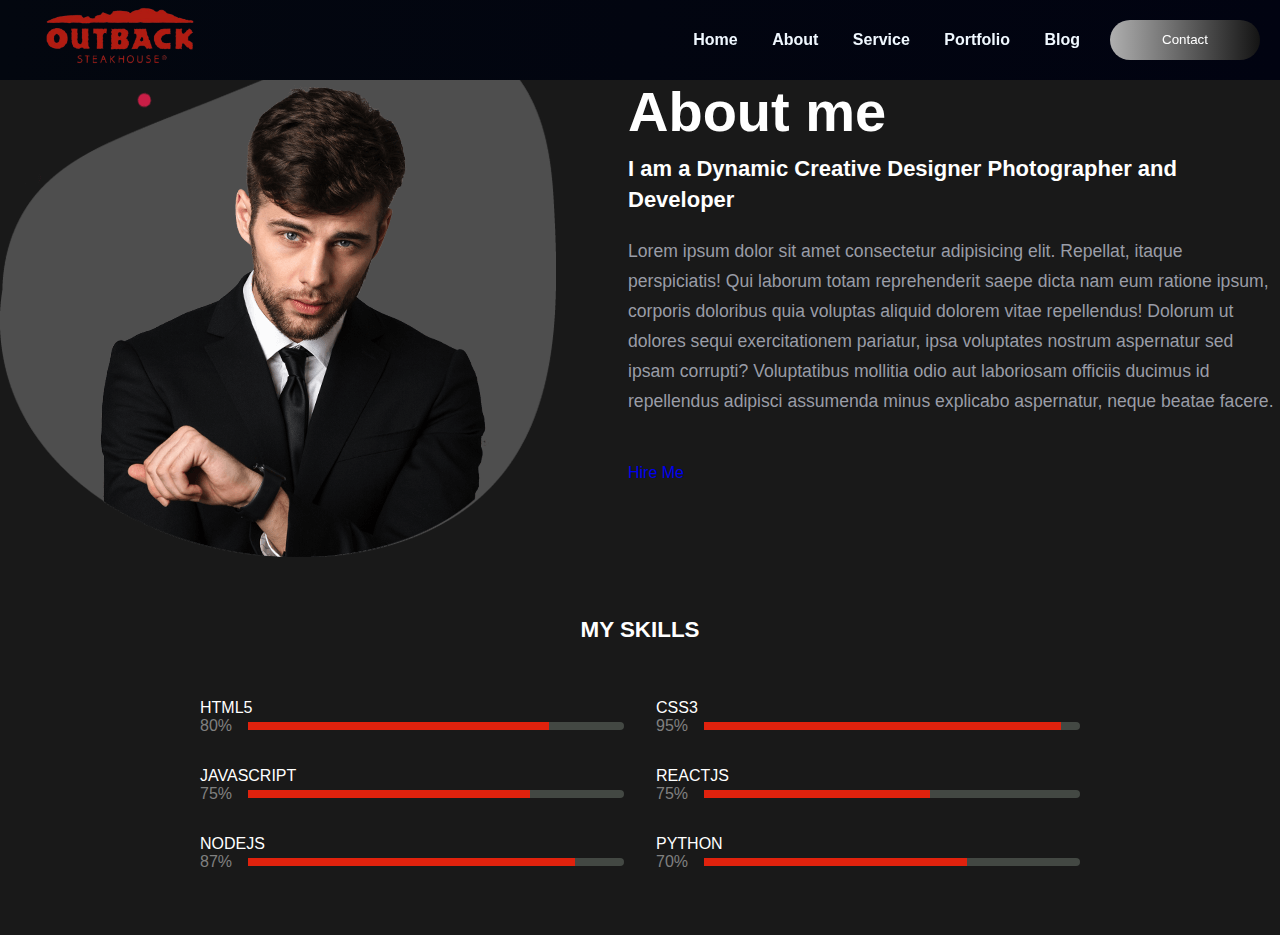
==== About.html @ 2aaba382 "done" ====
<!DOCTYPE html>
<html lang="en">
<head>
    <meta charset="UTF-8">
    <meta name="viewport" content="width=device-width, initial-scale=1.0">
    <title>About Me</title>
    <link rel="stylesheet" href="./style.css">
</head>
<body>

    <nav>
        <div class="nav-content">
            <div class="nav-content-1">
                <h1> <a href="" class="logo"><img src="./Images/logo.png" alt="logo image"></a></h1>
            </div>
        
            <div class="nav-content-2">
                <ul>
                    <li>
                        <a href="index.html">Home</a>
                    </li>
                    <li>
                        <a href="About.html">About</a>
                    </li>
                    <li>
                        <a href="Service.html">Service</a>
                    </li>
                    <li>
                        <a href="">Portfolio</a>
                    </li>
                    <li>
                        <a href="">Blog</a>
                    </li>
                </ul>
                <button>Contact</button>
            </div>
        </div>
    </nav>


    <section class="about" id="about">
        <div class="about-img">
            <img src="./Images/about.png" alt="">
        </div>

        <div class="about-text">
            <h2>About me</h2>
            <h5>I am a Dynamic Creative Designer Photographer and Developer</h5>

            <p>Lorem ipsum dolor sit amet consectetur adipisicing elit. Repellat, itaque perspiciatis! Qui laborum totam
                reprehenderit saepe dicta nam eum ratione ipsum, corporis doloribus quia voluptas aliquid dolorem vitae
                repellendus! Dolorum ut dolores sequi exercitationem pariatur, ipsa voluptates nostrum aspernatur sed
                ipsam corrupti? Voluptatibus mollitia odio aut laboriosam officiis ducimus id repellendus adipisci
                assumenda minus explicabo aspernatur, neque beatae facere.

            </p>
            <a href="#" class="butn">Hire Me</a>
        </div>
    </section>

    <!-- about-(my skills) -->
    <div class="about-stats">
        <h4 class="stat-title">My Skills</h4>
        <div class="progress-bars">
            <div class="progress-bar">
                <p class="prog-title">html5</p>
                <div class="progress-con">
                    <p class="prog-text">80%</p>
                    <div class="progress">
                        <span class="html"></span>
                    </div>
                </div>
            </div>
            <div class="progress-bar">
                <p class="prog-title">css3</p>
                <div class="progress-con">
                    <p class="prog-text">95%</p>
                    <div class="progress">
                        <span class="css"></span>
                    </div>
                </div>
            </div>
            <div class="progress-bar">
                <p class="prog-title">javascript</p>
                <div class="progress-con">
                    <p class="prog-text">75%</p>
                    <div class="progress">
                        <span class="js"></span>
                    </div>
                </div>
            </div>
            <div class="progress-bar">
                <p class="prog-title">ReactJS</p>
                <div class="progress-con">
                    <p class="prog-text">75%</p>
                    <div class="progress">
                        <span class="react"></span>
                    </div>
                </div>
            </div>
            <div class="progress-bar">
                <p class="prog-title">NodeJS</p>
                <div class="progress-con">
                    <p class="prog-text">87%</p>
                    <div class="progress">
                        <span class="node"></span>
                    </div>
                </div>
            </div>
            <div class="progress-bar">
                <p class="prog-title">Python</p>
                <div class="progress-con">
                    <p class="prog-text">70%</p>
                    <div class="progress">
                        <span class="python"></span>
                    </div>
                </div>
            </div>
        </div>
    </div>
    
</body>
</html>
---- style.css ----
*{
    margin: 0;
    padding: 0;
    box-sizing: border-box;
    font-family: sans-serif;
    outline: none;
    border: none;
    scroll-behavior: smooth;
    text-decoration: none;
    list-style: none;
}

body{
    color: #fff;
    background-color: #191919 ;
    font-family: "Poppins", sans-serif;
}

nav{
    position: fixed;
    top: 0;
    width: 100%;
    height: 80px;
    background-image: linear-gradient(to right, rgb(3, 7, 15),rgb(1, 3, 17));
    z-index: 1000;/*it stays above other content */
    border-bottom: 1px solid transparent;
    /* z-index: 1000; */
}


.nav-content{
    width: calc(100% - 40px);
    height: 100%;
    margin: auto;
    display: flex;
}

.nav-content-1{
    width: 200px;
    height: 100%;
    display: flex;
    align-items: center;
}

.nav-content-2{
    width: calc(100% - 200px);
    height: 100%;
    display: flex;
    justify-content: right;
    align-items: center;

}

.nav-content-2 ul li{
    display: inline-block;
    margin: 0 15px;

}
.nav-content-2 ul li a{
    font-family: sans-serif;
    font-size: 16px;
    font-weight: 700;
    color: aliceblue;
    text-decoration: none;
    transition: all ease .40s;

}
.nav-content-2 ul li a:hover{
    color: #e9204f;
}

.nav-content-2 button{
    width: 150px;
    height: 40px;
    background-image: linear-gradient(to left,rgba(0, 0, 0, 0.916),rgba(128, 128, 128, 0.577));
    border-radius: 30px;
    margin-left: 15px;
    border: none;
    color: white;
    cursor: pointer;
}

.logo img{
    width: 100%;
    height: auto;
}

.header-content{
  min-height: 100vh;
  color: var(--color-white);
  overflow: hidden;
  padding: 0 !important;
  display: grid;
  grid-template-columns: repeat(2, 1fr);
  border-top: 40px;
}

.header-content .left-header {
    display: flex;
    align-items: center;
    position: relative;
  }
  .header-content .left-header .h-shape {
    transition: all 0.4s ease-in-out;
    width: 65%;
    height: 100%;
    /* background-color: var(--color-secondary); */
    position: absolute;
    left: 0;
    top: 0;
    z-index: -1;
    /* clip-path: polygon(0 0, 46% 0, 79% 100%, 0% 100%); */
  }
  .header-content .left-header .image {
    border-radius: 30px;
    height: 90%;
    width: 68%;
    margin-left: 4rem;
    background-color: var(--color-black);
    transition: all 0.4s ease-in-out;
  }
  .header-content .left-header .image img {
    width: 100%;
    height: 100%;
    object-fit: cover;
    transition: all 0.4s ease-in-out; 
    filter: grayscale(50%);
    /* border-top: 140px; */
  }
  .header-content .left-header .image img:hover {
    filter: grayscale(0);
  }
  .header-content .right-header {
    display: flex;
    flex-direction: column;
    justify-content: center;
    padding-right: 18rem;
  }
  .header-content .right-header .name {
    font-size: 3rem;
  }
  .header-content .right-header .name span {
    color: rgb(191, 42, 19);
  }
  .header-content .right-header p {
    margin: 1.5rem 0;
    line-height: 2rem;
  }
  .btn-con {
    display: flex;
    align-self: flex-start;
  }
  
  .main-btn {
    border-radius: 30px;
    color: inherit;
    font-weight: 600;
    position: relative;
    border: 1px solid rgba(229, 229, 214, 0.105);
    display: flex;
    align-self: flex-start;
    align-items: center;
    overflow: hidden;
  }
  .main-btn .btn-text {
    padding: 0 2rem;
  }
  .main-btn .btn-icon {
    background-color: rgba(255, 255, 255, 0.03);
    display: flex;
    align-items: center;
    justify-content: center;
    border-radius: 50%;
    padding: 1rem;
  }
  .main-btn::before {
    content: "";
    position: absolute;
    top: 0;
    right: 0;
    transform: translateX(100%);
    transition: all 0.4s ease-out;
    z-index: -1;
  }
  .main-btn:hover {
    transition: all 0.1s ease-out;
  }
  .main-btn:hover::before {
    width: 100%;
    height: 100%;
    background-color: rgb(235, 78, 51);
    transform: translateX(0);
    transition: all 0.4s ease-out;
  }

  .about{
    display: grid;
    grid-template-columns: repeat(auto-fit, minmax(300px, auto));
    align-items: center;
    gap: 4rem;
    
}
.about-img img{
    width: 100%;
    height: auto;
}

.about-text h2{
    font-family: 'Segoe UI', Tahoma, Geneva, Verdana, sans-serif;
    font-size: 3.5rem;
    font-weight: 800;
    margin-bottom: 10px;
}

.about-text h5{
    font-size: 22px;
    margin-bottom: 20px;
    line-height: 1.4;
}

.about-text p{
    color: #c6c9d8bf;
    font-size: 1.1rem;
    line-height: 30px;
    margin-bottom: 3rem;
}

/* skills */
.about-stats {
    padding-bottom: 4rem;
    margin-left: 200px;
    margin-right: 200px;
  }
  .about-stats .progress-bars {
    display: grid;
    grid-template-columns: repeat(2, 1fr);
    grid-gap: 2rem;
  }
  .about-stats .progress-bars .progress-bar {
    display: flex;
    flex-direction: column;
  }
  .about-stats .progress-bars .progress-bar .prog-title {
    text-transform: uppercase;
    font-weight: 500;
  }
  .about-stats .progress-bars .progress-bar .progress-con {
    display: flex;
    align-items: center;
  }
  .about-stats .progress-bars .progress-bar .progress-con .prog-text {
    color: gray;
  }
  .about-stats .progress-bars .progress-bar .progress-con .progress {
    width: 100%;
    height: 0.45rem;
    border-radius: 30px;
    background-color: rgba(191, 210, 191, 0.26);
    margin-left: 1rem;
    position: relative;
    
  }
  .about-stats .progress-bars .progress-bar .progress-con .progress span {
    position: absolute;
    top: 0;
    left: 0;
    height: 100%;
    background-color: rgb(224, 34, 13);
    transition: all 0.4s ease-in-out;
    width: 60%;
  }
  .about-stats .progress-bars .progress-bar .progress-con .progress .html {
    width: 80%;
  }
  .about-stats .progress-bars .progress-bar .progress-con .progress .css {
    width: 95%;
  }
  .about-stats .progress-bars .progress-bar .progress-con .progress .js {
    width: 75%;
  }
  .about-stats .progress-bars .progress-bar .progress-con .progress .react {
    width: 60%;
  }
  .about-stats .progress-bars .progress-bar .progress-con .progress .node {
    width: 87%;
  }
  .about-stats .progress-bars .progress-bar .progress-con .progress .python {
    width: 70%;
  }
  
  .stat-title {
    text-transform: uppercase;
    font-size: 1.4rem;
    text-align: center;
    padding: 3.5rem 0;
    position: relative;
  }
  .stat-title::before {
    content: "";
    position: absolute;
    left: 50%;
    top: 0;
    width: 40%;
    height: 1px;
    background-color: var(--color-grey-5);
    transform: translateX(-50%);
  }
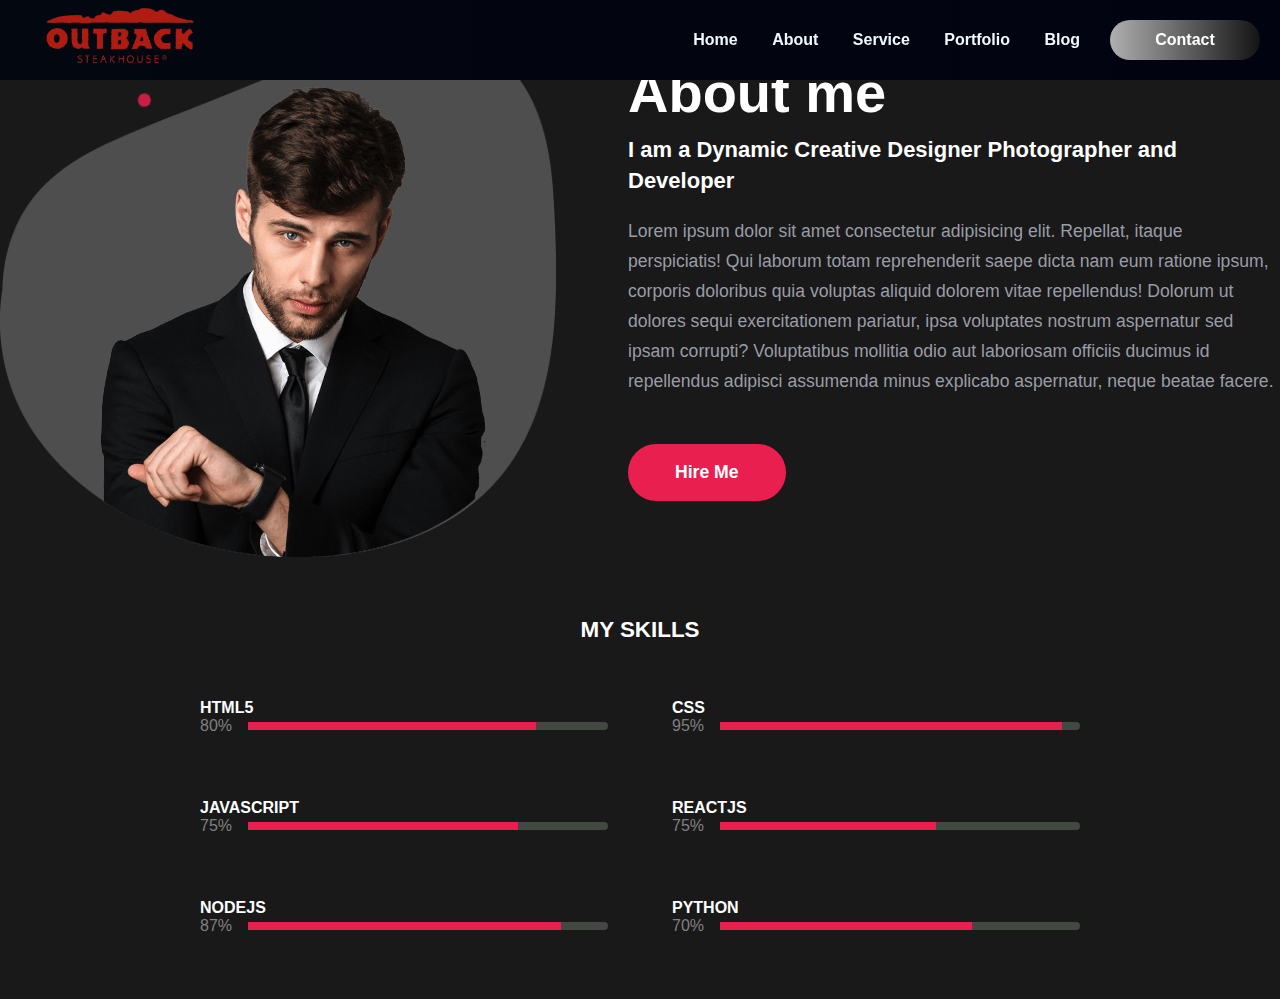
==== commit 57eed475: "space cleared" ====
--- a/About.html
+++ b/About.html
@@ -72,7 +72,7 @@
                 </div>
             </div>
             <div class="progress-bar">
-                <p class="prog-title">css3</p>
+                <p class="prog-title">css</p>
                 <div class="progress-con">
                     <p class="prog-text">95%</p>
                     <div class="progress">
--- a/style.css
+++ b/style.css
@@ -56,7 +56,7 @@
     margin: 0 15px;
 
 }
-.nav-content-2 ul li a{
+.nav-content-2 ul li a, .nav-content button{
     font-family: sans-serif;
     font-size: 16px;
     font-weight: 700;
@@ -140,7 +140,7 @@
     font-size: 3rem;
   }
   .header-content .right-header .name span {
-    color: rgb(191, 42, 19);
+    color: #e9204f;
   }
   .header-content .right-header p {
     margin: 1.5rem 0;
@@ -188,10 +188,28 @@
   .main-btn:hover::before {
     width: 100%;
     height: 100%;
-    background-color: rgb(235, 78, 51);
+    background-color:  #e9204f;
     transform: translateX(0);
     transition: all 0.4s ease-out;
   }
+
+  .butn{
+    display: inline-block;
+    padding: 16px 45px;
+    background-color: #e9204f;
+    color: #fff;
+    font-size: 1.1rem;
+    font-weight: 600;
+    border: 2px solid #e9204f;
+    transition: all ease .50s;
+    border-radius: 30px;
+}
+
+.butn:hover{
+    transform: translate(5px);
+    background: transparent;
+    border: 2px solid #e9204f;
+}
 
   .about{
     display: grid;
@@ -234,7 +252,7 @@
   .about-stats .progress-bars {
     display: grid;
     grid-template-columns: repeat(2, 1fr);
-    grid-gap: 2rem;
+    grid-gap: 4rem;
   }
   .about-stats .progress-bars .progress-bar {
     display: flex;
@@ -242,7 +260,7 @@
   }
   .about-stats .progress-bars .progress-bar .prog-title {
     text-transform: uppercase;
-    font-weight: 500;
+    font-weight: 800;
   }
   .about-stats .progress-bars .progress-bar .progress-con {
     display: flex;
@@ -265,7 +283,7 @@
     top: 0;
     left: 0;
     height: 100%;
-    background-color: rgb(224, 34, 13);
+    background-color:  #e9204f;
     transition: all 0.4s ease-in-out;
     width: 60%;
   }
@@ -304,4 +322,85 @@
     height: 1px;
     background-color: var(--color-grey-5);
     transform: translateX(-50%);
-  }+  }
+
+
+
+  /* Service */
+  /* .service{
+    background: #101010;
+
+} */
+
+.text-center{
+    text-align: center;
+}
+
+.text-center h2{
+    font-family: 'Segoe UI', Tahoma, Geneva, Verdana, sans-serif;
+    font-size: 3.5rem;
+    font-weight: 800;
+    margin-bottom: 10px;
+    margin-top: 80px;
+}
+
+.text-center h4{
+    font-size: 22px;
+    font-weight: 600;
+}
+.service-item{
+    display: grid;
+    grid-template-columns: repeat(auto-fit, minmax(250px, auto));
+    align-items: center;
+    gap: 2.2rem;
+    text-align: center;
+    margin-top: 4rem;
+}
+
+.service-box{
+    padding: 45px 30px;
+    background-color: #0b0c0c;
+    border-radius: 0.8rem;
+    border: 1px solid transparent;
+    cursor: pointer;
+    transition: all ease .50s;
+}
+.service i{
+    font-size: 50px;
+    color: #c92415;
+    margin-bottom: 10px;
+}
+
+.service h3{
+    font-size: 23px;
+    font-weight: 700;
+    margin-bottom: 12px;
+}
+
+.service p{
+    color: #c6c9d8bf;
+    font-size: 1.1rem;
+    line-height: 30px;
+    margin-bottom: 1.5rem;
+}
+.service-button{
+    display: inline-block;
+    padding: 9px 24px;
+    background: #e9204f;
+    color:  #c6c9d8bf;
+    font-size: 15px;
+    font-weight: 500;
+    border: 2px solid #e9204f;
+    border-radius: 2rem;
+    transition: all ease .50s;
+}
+
+.service-button:hover{
+    transform: scale(1.1);
+    background: transparent;
+    border: 2px solid #e9204f;
+}
+.service-box:hover{
+    transform: translateY(-8px);
+    border: 1px solid #4e5055;
+}
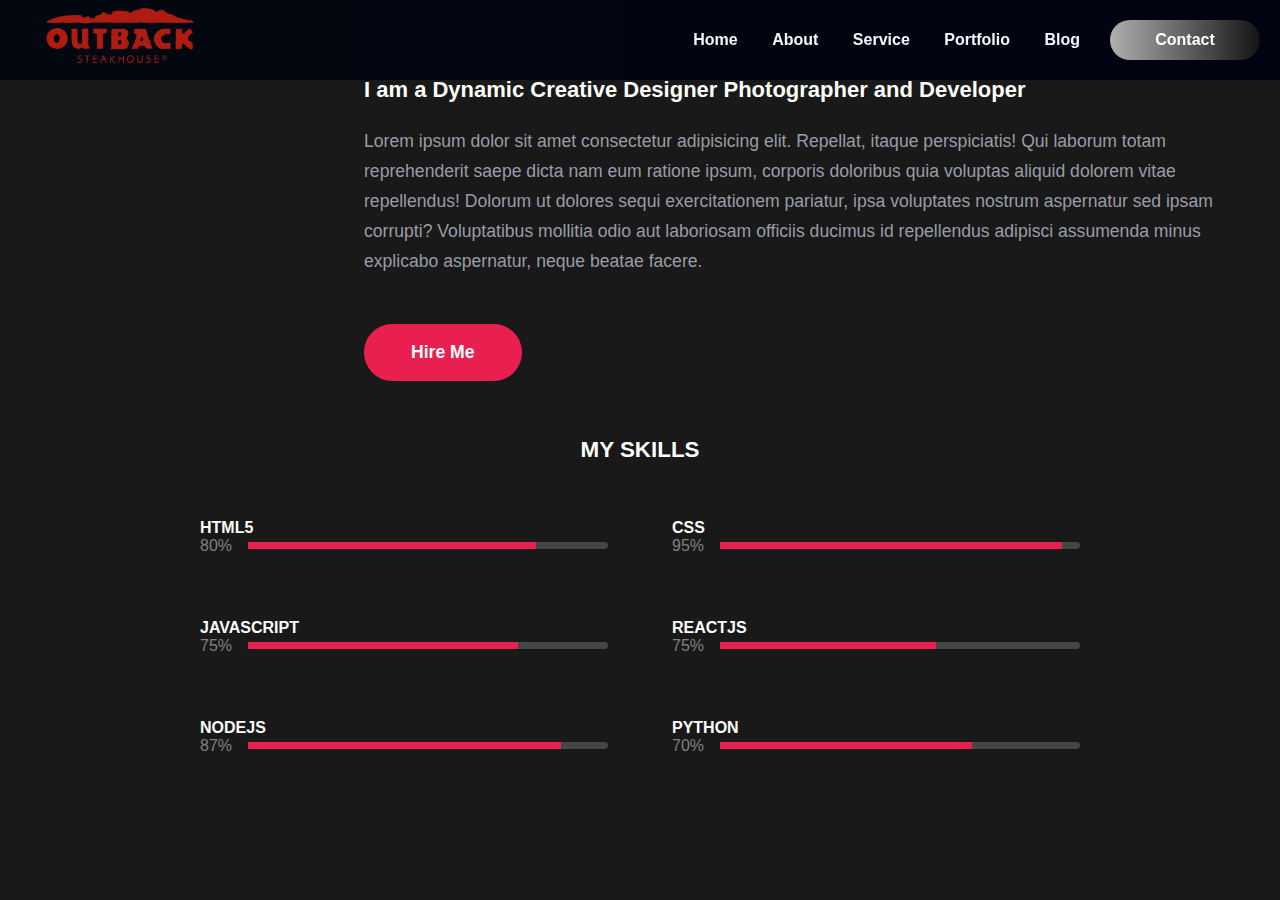
==== commit 670a69ef: "apply all css styles for the Blogs.html file" ====
--- a/About.html
+++ b/About.html
@@ -3,7 +3,8 @@
 <head>
     <meta charset="UTF-8">
     <meta name="viewport" content="width=device-width, initial-scale=1.0">
-    <title>About Me</title>
+    <title>About <span>Me</span></title>
+
     <link rel="stylesheet" href="./style.css">
 </head>
 <body>
@@ -26,10 +27,10 @@
                         <a href="Service.html">Service</a>
                     </li>
                     <li>
-                        <a href="">Portfolio</a>
+                        <a href="Portfolio.html">Portfolio</a>
                     </li>
                     <li>
-                        <a href="">Blog</a>
+                        <a href="Blogs.html">Blog</a>
                     </li>
                 </ul>
                 <button>Contact</button>
@@ -40,7 +41,7 @@
 
     <section class="about" id="about">
         <div class="about-img">
-            <img src="./Images/about.png" alt="">
+            <img src="./Images/chamith02.jpg" alt="">
         </div>
 
         <div class="about-text">
--- a/style.css
+++ b/style.css
@@ -219,8 +219,11 @@
     
 }
 .about-img img{
-    width: 100%;
+    width: 500px;
     height: auto;
+    border-radius: 40px;
+    margin: 50px;
+    margin-top: 100px;
 }
 
 .about-text h2{
@@ -241,6 +244,7 @@
     font-size: 1.1rem;
     line-height: 30px;
     margin-bottom: 3rem;
+    margin-right: 20px;
 }
 
 /* skills */
@@ -404,3 +408,173 @@
     transform: translateY(-8px);
     border: 1px solid #4e5055;
 }
+
+/* Portfolio */
+.main-title{
+    margin-top: 150px;
+    text-align: center;
+    font-family: 'Segoe UI', Tahoma, Geneva, Verdana, sans-serif;
+    font-size: 3.5rem;
+    font-weight: 1000;
+}
+.main-title span{
+    color: #e9204f;
+}
+
+.port-text {
+    padding: 2rem 0;
+    text-align: center;
+    font-size: 1.5rem;
+    font-weight: 600;
+  }
+
+  .portfolios{
+    display: grid;
+    grid-template-columns: repeat(3,1fr);
+    grid-gap: 2rem;
+    margin-top: 3rem;
+    margin-right: 300px;
+    margin-left: 300px;
+  }
+
+  .portfolios .portfolio-item{
+    position: relative;
+    border-radius: 15px;
+  }
+
+  .portfolios .portfolio-item img{
+    width: 100%;
+    height: 300px;
+    border-radius: 15px;
+    object-fit: cover;
+  }
+
+  .portfolios .portfolio-item .hover-items{
+    width: 100%;
+    height: 100%;
+    background-color: #e9204f;
+    position: absolute;
+    left: 0;
+    top: 0;
+    border-radius: 15px;
+    display: flex;
+    justify-content: center;
+    align-items: center;
+    flex-direction: column;
+    opacity: 0;
+    transform: scale(0);
+    transition: all 0.4s ease-in-out;
+  }
+
+  .portfolios .portfolio-item .hover-items h3{
+    font-size: 1.3rem;
+    color: #fff;
+    margin-bottom: 1.5rem;
+    font-weight: 2600;
+    text-align: center;
+  }
+
+  .portfolio-item:hover .hover-items{
+    opacity: 1;
+    transform: scale(1);
+  }
+
+  .portfolios .portfolio-item .hover-items .icons{
+    display: flex;
+    justify-content: center;
+    align-items: center;
+  }
+
+  .portfolios .portfolio-item .hover-items .icons .icon{
+    background-color: #4e5055;
+    border-radius: 50%;
+    width: 50px;
+    height: 50px;
+    display: flex;
+    align-items: center;
+    justify-content: center;
+    margin: 0 1rem;
+    cursor: pointer;
+    transition: all 0.4s ease-in-out;
+  }
+
+  .portfolios .portfolio-item .hover-items .icons .icon i {
+    font-size: 1.5rem;
+    color: white;
+    margin: 0 1rem;
+  }
+
+  .portfolios .portfolio-item .hover-items .icons .icon:hover {
+    background-color: white;
+  }
+
+  .portfolios .portfolio-item .hover-items .icons .icon:hover i {
+    color: gray;
+  }
+
+  /* Blogs style begining */
+  .blogs{
+    display: grid;
+    grid-template-columns: repeat(3, 1fr);
+    grid-gap: 3.5rem;
+    margin-top: 3rem;
+    margin-top: 150px;
+  }
+
+  .blogs .blog{
+    position: relative;
+    background-color: #4e505552;
+    border-radius: 5px;
+    box-shadow: 1px 1px 20px rgba(0, 0, 0, 0.1);
+    transition: all 0.4s ease-in-out;
+  }
+
+  .blogs .blog:hover{
+    box-shadow: 1px 1px 20px rgba(0, 0, 0, 0.4);
+    transform: translateY(-5px);
+    transition: all 0.4s ease-in-out;
+  }
+
+  .blogs .blog img{
+    width: 300px;
+    height: 300px;
+    object-fit: cover;
+    border-top-left-radius: 5px;
+    border-top-right-radius: 5px;
+    filter: grayscale(100%);
+    transition: all 0.4s ease-in-out;
+  }
+
+  .blogs .blog:hover img{
+    filter: grayscale(0);
+    transform: scale(1.3);
+    box-shadow: 0px 4px 15px rgba(0, 0, 0, 0.8);
+  }
+
+  .blogs .blog .blog-text{
+    margin-top: -7px;
+    padding: 1.1rem;
+    border-top: 6px solid #e9204f;
+  }
+
+  .blogs .blog .blog-text h4{
+    font-size: 1.5rem;
+    margin-bottom: 0.7rem;
+    margin-top: 2rem;
+    transition: all 0.4s ease-in-out;
+    cursor: pointer;
+    color: #4e5055;
+  }
+
+  .blogs .blog .blog-text h4:hover{
+    color: #e9204f;
+    font-size: 1.6rem;
+  }
+
+  .blogs .blog .blog-text p {
+    color: white;
+    line-height: 2rem;
+    padding-bottom: 1rem;
+    font-size: 1.1rem;
+    font-weight: 400;
+  }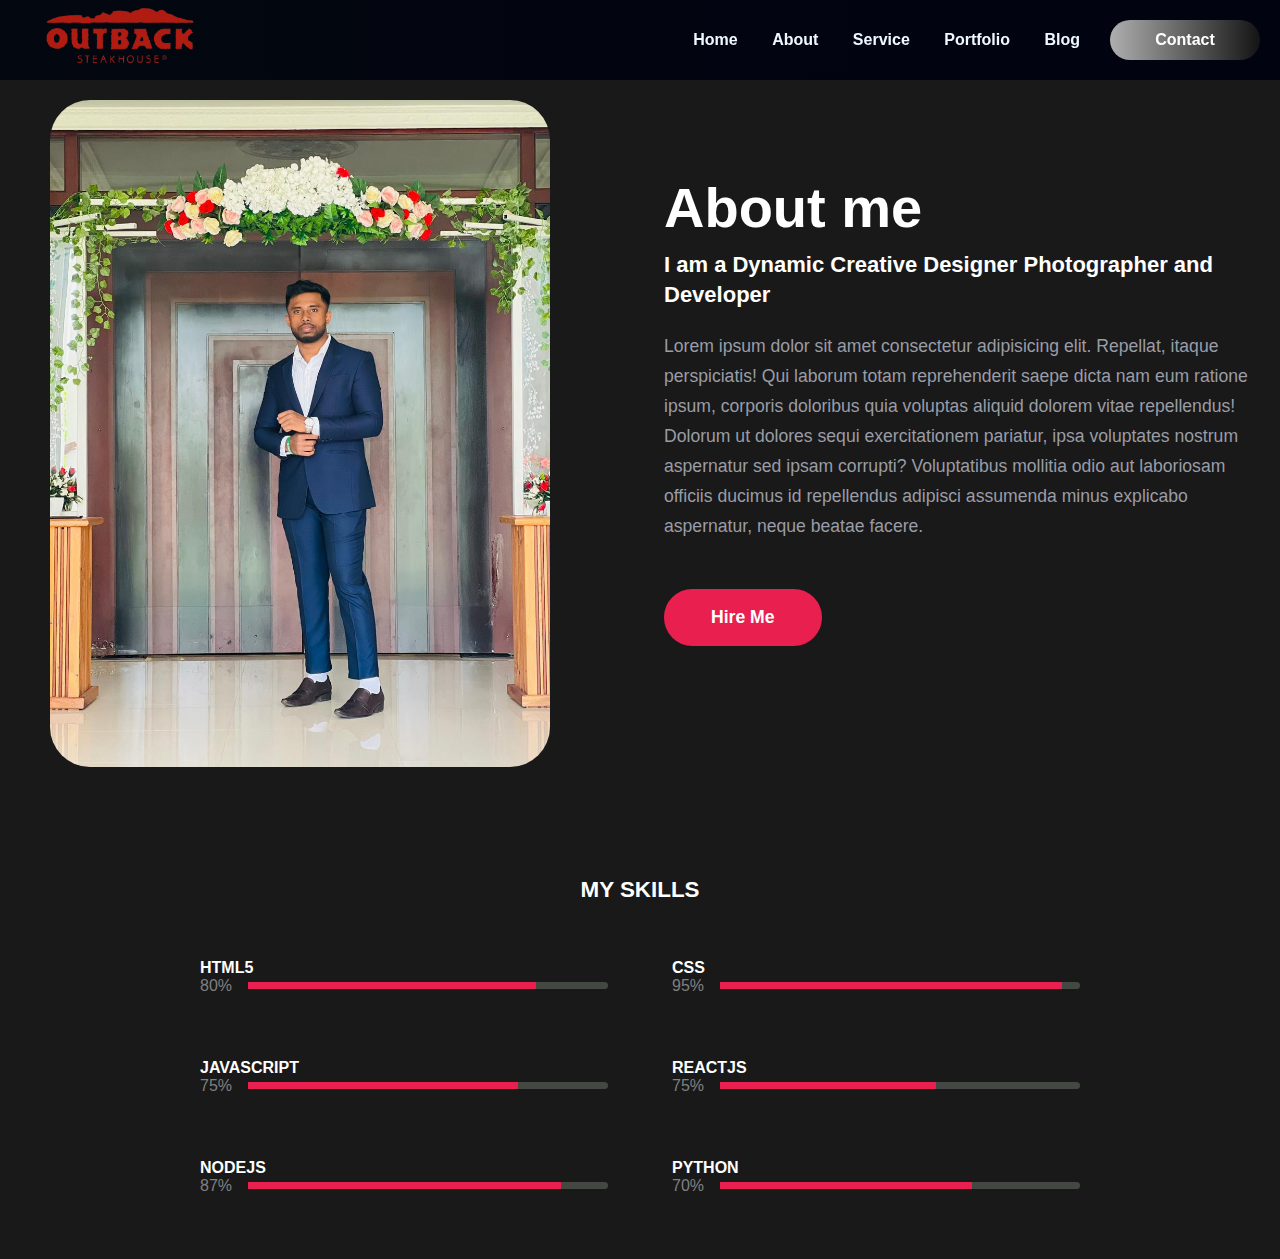
==== commit f7cfd693: "nav bar contact button include inside anchour tag in all files where include nav content" ====
--- a/About.html
+++ b/About.html
@@ -33,7 +33,7 @@
                         <a href="Blogs.html">Blog</a>
                     </li>
                 </ul>
-                <button>Contact</button>
+                <a href="Contact.html"><button>Contact</button></a>
             </div>
         </div>
     </nav>
--- a/style.css
+++ b/style.css
@@ -513,12 +513,31 @@
   }
 
   /* Blogs style begining */
+
+  .blog-header {
+    text-align: center;
+    margin-top: 5rem; /* Adjust as needed */
+    padding: 1rem 0;
+  }
+ 
+  .blog-header h2 {
+    font-size: 5rem;
+    color: white;
+  }
+  .blog-header h2 span{
+    color: #e9204f;
+  }
+
   .blogs{
     display: grid;
     grid-template-columns: repeat(3, 1fr);
     grid-gap: 3.5rem;
-    margin-top: 3rem;
-    margin-top: 150px;
+    margin-top: 2rem;
+    margin-left: 7.01rem;
+    
+  
+
+    
   }
 
   .blogs .blog{
@@ -577,4 +596,4 @@
     padding-bottom: 1rem;
     font-size: 1.1rem;
     font-weight: 400;
-  }+  }
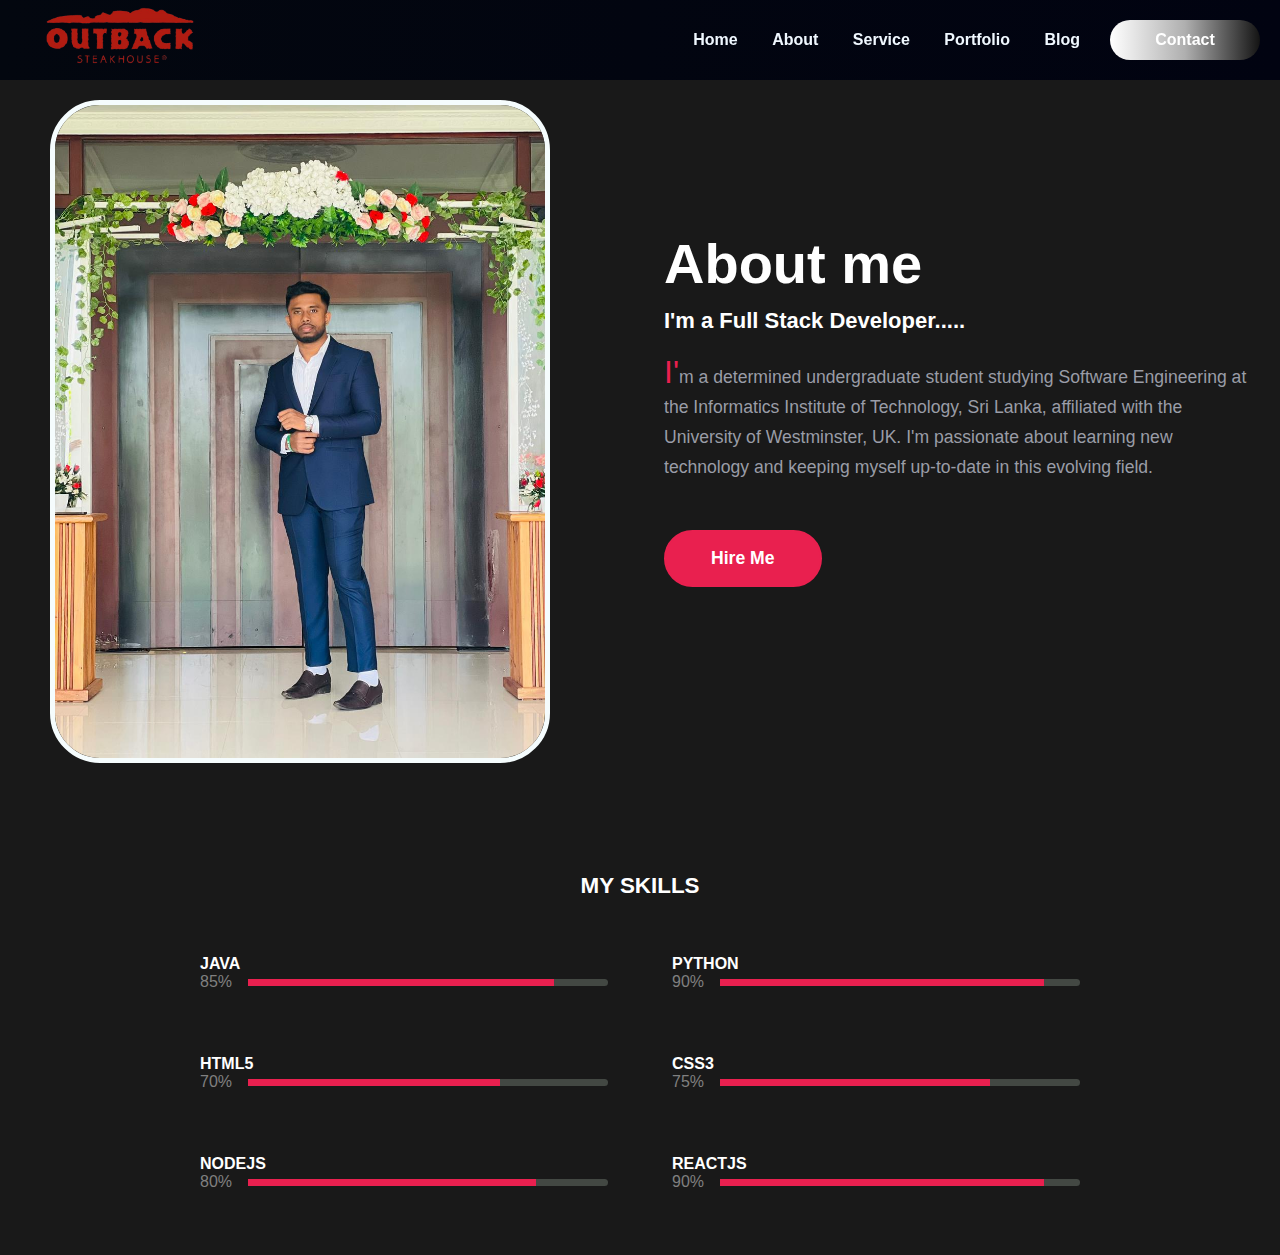
==== commit 46d3153f: "All errors and some decoration parts done" ====
--- a/About.html
+++ b/About.html
@@ -1,12 +1,14 @@
 <!DOCTYPE html>
 <html lang="en">
+
 <head>
     <meta charset="UTF-8">
     <meta name="viewport" content="width=device-width, initial-scale=1.0">
-    <title>About <span>Me</span></title>
+    <title>About Me</title>
 
     <link rel="stylesheet" href="./style.css">
 </head>
+
 <body>
 
     <nav>
@@ -14,11 +16,11 @@
             <div class="nav-content-1">
                 <h1> <a href="" class="logo"><img src="./Images/logo.png" alt="logo image"></a></h1>
             </div>
-        
+
             <div class="nav-content-2">
                 <ul>
                     <li>
-                        <a href="index.html">Home</a>
+                        <a href="Home.html">Home</a>
                     </li>
                     <li>
                         <a href="About.html">About</a>
@@ -41,19 +43,16 @@
 
     <section class="about" id="about">
         <div class="about-img">
-            <img src="./Images/chamith02.jpg" alt="">
+            <img src="./Images/chamith02.jpg" title="myImage" alt="">
         </div>
 
         <div class="about-text">
-            <h2>About me</h2>
-            <h5>I am a Dynamic Creative Designer Photographer and Developer</h5>
+            <h2>About <span>me</span></h2>
+            <h5>I'm a Full Stack Developer.....</h5>
 
-            <p>Lorem ipsum dolor sit amet consectetur adipisicing elit. Repellat, itaque perspiciatis! Qui laborum totam
-                reprehenderit saepe dicta nam eum ratione ipsum, corporis doloribus quia voluptas aliquid dolorem vitae
-                repellendus! Dolorum ut dolores sequi exercitationem pariatur, ipsa voluptates nostrum aspernatur sed
-                ipsam corrupti? Voluptatibus mollitia odio aut laboriosam officiis ducimus id repellendus adipisci
-                assumenda minus explicabo aspernatur, neque beatae facere.
-
+            <p>I'm a determined undergraduate student studying Software Engineering at the Informatics Institute of
+                Technology, Sri Lanka, affiliated with the University of Westminster, UK. I'm passionate about
+                learning new technology and keeping myself up-to-date in this evolving field.
             </p>
             <a href="#" class="butn">Hire Me</a>
         </div>
@@ -64,61 +63,62 @@
         <h4 class="stat-title">My Skills</h4>
         <div class="progress-bars">
             <div class="progress-bar">
-                <p class="prog-title">html5</p>
+                <p class="prog-title">Java</p>
                 <div class="progress-con">
-                    <p class="prog-text">80%</p>
+                    <p class="prog-text">85%</p>
+                    <div class="progress">
+                        <span class="java"></span>
+                    </div>
+                </div>
+            </div>
+            <div class="progress-bar">
+                <p class="prog-title">Python</p>
+                <div class="progress-con">
+                    <p class="prog-text">90%</p>
+                    <div class="progress">
+                        <span class="python"></span>
+                    </div>
+                </div>
+            </div>
+            <div class="progress-bar">
+                <p class="prog-title">HTML5</p>
+                <div class="progress-con">
+                    <p class="prog-text">70%</p>
                     <div class="progress">
                         <span class="html"></span>
                     </div>
                 </div>
             </div>
             <div class="progress-bar">
-                <p class="prog-title">css</p>
+                <p class="prog-title">CSS3</p>
                 <div class="progress-con">
-                    <p class="prog-text">95%</p>
+                    <p class="prog-text">75%</p>
                     <div class="progress">
                         <span class="css"></span>
                     </div>
                 </div>
             </div>
             <div class="progress-bar">
-                <p class="prog-title">javascript</p>
+                <p class="prog-title">NodeJS</p>
                 <div class="progress-con">
-                    <p class="prog-text">75%</p>
+                    <p class="prog-text">80%</p>
                     <div class="progress">
-                        <span class="js"></span>
+                        <span class="node"></span>
                     </div>
                 </div>
             </div>
             <div class="progress-bar">
                 <p class="prog-title">ReactJS</p>
                 <div class="progress-con">
-                    <p class="prog-text">75%</p>
+                    <p class="prog-text">90%</p>
                     <div class="progress">
                         <span class="react"></span>
                     </div>
                 </div>
             </div>
-            <div class="progress-bar">
-                <p class="prog-title">NodeJS</p>
-                <div class="progress-con">
-                    <p class="prog-text">87%</p>
-                    <div class="progress">
-                        <span class="node"></span>
-                    </div>
-                </div>
-            </div>
-            <div class="progress-bar">
-                <p class="prog-title">Python</p>
-                <div class="progress-con">
-                    <p class="prog-text">70%</p>
-                    <div class="progress">
-                        <span class="python"></span>
-                    </div>
-                </div>
-            </div>
         </div>
     </div>
-    
+
 </body>
+
 </html>--- a/style.css
+++ b/style.css
@@ -1,93 +1,99 @@
-*{
-    margin: 0;
-    padding: 0;
-    box-sizing: border-box;
-    font-family: sans-serif;
-    outline: none;
-    border: none;
-    scroll-behavior: smooth;
-    text-decoration: none;
-    list-style: none;
-}
-
-body{
-    color: #fff;
-    background-color: #191919 ;
-    font-family: "Poppins", sans-serif;
-}
-
-nav{
-    position: fixed;
-    top: 0;
-    width: 100%;
-    height: 80px;
-    background-image: linear-gradient(to right, rgb(3, 7, 15),rgb(1, 3, 17));
-    z-index: 1000;/*it stays above other content */
-    border-bottom: 1px solid transparent;
-    /* z-index: 1000; */
-}
-
-
-.nav-content{
-    width: calc(100% - 40px);
-    height: 100%;
-    margin: auto;
-    display: flex;
-}
-
-.nav-content-1{
-    width: 200px;
-    height: 100%;
-    display: flex;
-    align-items: center;
-}
-
-.nav-content-2{
-    width: calc(100% - 200px);
-    height: 100%;
-    display: flex;
-    justify-content: right;
-    align-items: center;
-
-}
-
-.nav-content-2 ul li{
-    display: inline-block;
-    margin: 0 15px;
-
-}
-.nav-content-2 ul li a, .nav-content button{
-    font-family: sans-serif;
-    font-size: 16px;
-    font-weight: 700;
-    color: aliceblue;
-    text-decoration: none;
-    transition: all ease .40s;
-
-}
-.nav-content-2 ul li a:hover{
-    color: #e9204f;
-}
-
-.nav-content-2 button{
-    width: 150px;
-    height: 40px;
-    background-image: linear-gradient(to left,rgba(0, 0, 0, 0.916),rgba(128, 128, 128, 0.577));
-    border-radius: 30px;
-    margin-left: 15px;
-    border: none;
-    color: white;
-    cursor: pointer;
-}
-
-.logo img{
-    width: 100%;
-    height: auto;
-}
-
-.header-content{
+* {
+  margin: 0;
+  padding: 0;
+  box-sizing: border-box;
+  font-family: sans-serif;
+  outline: none;
+  border: none;
+  scroll-behavior: smooth;
+  text-decoration: none;
+  list-style: none;
+}
+
+body {
+  color: #fff;
+  background-color: #191919;
+  font-family: "Poppins", sans-serif;
+}
+
+nav {
+  position: fixed;
+  top: 0;
+  width: 100%;
+  height: 80px;
+  background-image: linear-gradient(to right, rgb(3, 7, 15), rgb(1, 3, 17));
+  z-index: 1000;
+  /*it stays above other content */
+  border-bottom: 1px solid transparent;
+}
+
+
+.nav-content {
+  width: calc(100% - 40px);
+  height: 100%;
+  margin: auto;
+  display: flex;
+}
+
+.nav-content-1 {
+  width: 200px;
+  height: 100%;
+  display: flex;
+  align-items: center;
+}
+
+.nav-content-2 {
+  width: calc(100% - 200px);
+  height: 100%;
+  display: flex;
+  justify-content: right;
+  align-items: center;
+}
+
+.nav-content-2 ul li {
+  display: inline-block;
+  margin: 0 15px;
+}
+
+.nav-content-2 ul li a,
+.nav-content button {
+  font-family: sans-serif;
+  font-size: 16px;
+  font-weight: 700;
+  color: aliceblue;
+  text-decoration: none;
+  transition: all ease .40s;
+
+}
+
+.nav-content-2 ul li a:hover {
+  color: #e9204f;
+  font-size: 18px;
+}
+
+.nav-content-2 button {
+  width: 150px;
+  height: 40px;
+  background-image: linear-gradient(to left, rgba(0, 0, 0, 0.916), rgba(128, 128, 128, 0.577), white);
+  border-radius: 30px;
+  margin-left: 15px;
+  border: none;
+  color: white;
+  cursor: pointer;
+}
+
+.nav-content-2 button:hover {
+  background-image: linear-gradient(to right, rgba(0, 0, 0, 0.916), rgba(128, 128, 128, 0.577), white);
+}
+
+.logo img {
+  width: 100%;
+  height: auto;
+}
+
+.header-content {
   min-height: 100vh;
-  color: var(--color-white);
+  color: white;
   overflow: hidden;
   padding: 0 !important;
   display: grid;
@@ -96,504 +102,739 @@
 }
 
 .header-content .left-header {
-    display: flex;
-    align-items: center;
-    position: relative;
+  display: flex;
+  align-items: center;
+  position: relative;
+}
+
+.header-content .left-header .image {
+  border-radius: 30px;
+  height: 90%;
+  width: 68%;
+  margin-left: 4rem;
+  background-color: var(--color-black);
+  transition: all 0.4s ease-in-out;
+}
+
+.header-content .left-header .image img {
+  width: 100%;
+  height: 100%;
+  object-fit: cover;
+  transition: all 0.4s ease-in-out;
+  filter: grayscale(50%);
+  /* shadows applying here using boxx-shadows */
+  box-shadow: 20px 20px rgb(173, 173, 50);
+
+}
+
+.header-content .left-header .image img:hover {
+  filter: grayscale(0);
+}
+
+.header-content .right-header {
+  display: flex;
+  flex-direction: column;
+  justify-content: center;
+  padding-right: 18rem;
+}
+
+.header-content .right-header .name {
+  font-size: 3rem;
+  opacity: 0;
+  transform: translateY(-20px);
+  animation: fadeInUp 1.5s ease-out forwards;
+}
+
+.header-content .right-header .name span {
+  color: #e9204f;
+  display: inline-block;
+  overflow: hidden;
+  white-space: nowrap;
+  border-right: 2px solid #3498db;
+  animation: typing 2s steps(20, end), blinkCaret 0.75s step-end infinite;
+}
+
+/* Keyframes for the heading fade-in and upward animation */
+@keyframes fadeInUp {
+  0% {
+    opacity: 0;
+    transform: translateY(20px);
   }
-  .header-content .left-header .h-shape {
-    transition: all 0.4s ease-in-out;
-    width: 65%;
-    height: 100%;
-    /* background-color: var(--color-secondary); */
-    position: absolute;
-    left: 0;
-    top: 0;
-    z-index: -1;
-    /* clip-path: polygon(0 0, 46% 0, 79% 100%, 0% 100%); */
+
+  100% {
+    opacity: 1;
+    transform: translateY(0);
   }
-  .header-content .left-header .image {
-    border-radius: 30px;
-    height: 90%;
-    width: 68%;
-    margin-left: 4rem;
-    background-color: var(--color-black);
-    transition: all 0.4s ease-in-out;
+}
+
+/* Typewriter effect keyframes */
+@keyframes typing {
+  from {
+    width: 0;
   }
-  .header-content .left-header .image img {
+
+  to {
     width: 100%;
-    height: 100%;
-    object-fit: cover;
-    transition: all 0.4s ease-in-out; 
-    filter: grayscale(50%);
-    /* border-top: 140px; */
   }
-  .header-content .left-header .image img:hover {
-    filter: grayscale(0);
+}
+
+/* Blinking caret effect */
+@keyframes blinkCaret {
+  50% {
+    border-color: transparent;
   }
-  .header-content .right-header {
-    display: flex;
-    flex-direction: column;
-    justify-content: center;
-    padding-right: 18rem;
-  }
-  .header-content .right-header .name {
-    font-size: 3rem;
-  }
-  .header-content .right-header .name span {
-    color: #e9204f;
-  }
-  .header-content .right-header p {
-    margin: 1.5rem 0;
-    line-height: 2rem;
-  }
-  .btn-con {
-    display: flex;
-    align-self: flex-start;
-  }
-  
-  .main-btn {
-    border-radius: 30px;
-    color: inherit;
-    font-weight: 600;
-    position: relative;
-    border: 1px solid rgba(229, 229, 214, 0.105);
-    display: flex;
-    align-self: flex-start;
-    align-items: center;
-    overflow: hidden;
-  }
-  .main-btn .btn-text {
-    padding: 0 2rem;
-  }
-  .main-btn .btn-icon {
-    background-color: rgba(255, 255, 255, 0.03);
-    display: flex;
-    align-items: center;
-    justify-content: center;
-    border-radius: 50%;
-    padding: 1rem;
-  }
-  .main-btn::before {
-    content: "";
-    position: absolute;
-    top: 0;
-    right: 0;
-    transform: translateX(100%);
-    transition: all 0.4s ease-out;
-    z-index: -1;
-  }
-  .main-btn:hover {
-    transition: all 0.1s ease-out;
-  }
-  .main-btn:hover::before {
-    width: 100%;
-    height: 100%;
-    background-color:  #e9204f;
-    transform: translateX(0);
-    transition: all 0.4s ease-out;
-  }
-
-  .butn{
-    display: inline-block;
-    padding: 16px 45px;
-    background-color: #e9204f;
-    color: #fff;
-    font-size: 1.1rem;
-    font-weight: 600;
-    border: 2px solid #e9204f;
-    transition: all ease .50s;
-    border-radius: 30px;
-}
-
-.butn:hover{
-    transform: translate(5px);
-    background: transparent;
-    border: 2px solid #e9204f;
-}
-
-  .about{
-    display: grid;
-    grid-template-columns: repeat(auto-fit, minmax(300px, auto));
-    align-items: center;
-    gap: 4rem;
-    
-}
-.about-img img{
-    width: 500px;
-    height: auto;
-    border-radius: 40px;
-    margin: 50px;
-    margin-top: 100px;
-}
-
-.about-text h2{
-    font-family: 'Segoe UI', Tahoma, Geneva, Verdana, sans-serif;
-    font-size: 3.5rem;
-    font-weight: 800;
-    margin-bottom: 10px;
-}
-
-.about-text h5{
-    font-size: 22px;
-    margin-bottom: 20px;
-    line-height: 1.4;
-}
-
-.about-text p{
-    color: #c6c9d8bf;
-    font-size: 1.1rem;
-    line-height: 30px;
-    margin-bottom: 3rem;
-    margin-right: 20px;
+}
+
+.header-content .right-header p {
+  margin: 1.5rem 0;
+  line-height: 2rem;
+}
+
+/* using Nth pseudo class */
+.header-content .right-header p:nth-child(2) {
+  color: #e9204f;
+}
+
+.btn-cv {
+  display: flex;
+  align-self: flex-start;
+}
+
+.main-btn {
+  border-radius: 15px 50px;
+  /* rounded corners */
+  color: inherit;
+  font-weight: 600;
+  position: relative;
+  border: 1px solid rgba(229, 229, 214, 0.105);
+  display: flex;
+  align-self: flex-start;
+  align-items: center;
+  overflow: hidden;
+}
+
+.main-btn .btn-text {
+  padding: 0 2rem;
+}
+
+.main-btn .btn-icon {
+  background-color: rgba(255, 255, 255, 0.03);
+  display: flex;
+  align-items: center;
+  justify-content: center;
+  border-radius: 50%;
+  padding: 1rem;
+}
+
+.main-btn::before {
+  content: "";
+  position: absolute;
+  top: 0;
+  right: 0;
+  transform: translateX(100%);
+  transition: all 0.4s ease-out;
+  z-index: -1;
+}
+
+.main-btn:hover {
+  transition: all 0.1s ease-out;
+}
+
+.main-btn:hover::before {
+  width: 100%;
+  height: 100%;
+  background-image: linear-gradient(to left, #e9204f, #e46a87);
+  transform: translateX(0);
+  /* transition: all 0.4s ease-out; */
+}
+
+.butn {
+  display: inline-block;
+  padding: 16px 45px;
+  background-color: #e9204f;
+  color: #fff;
+  font-size: 1.1rem;
+  font-weight: 600;
+  border: 2px solid #e9204f;
+  transition: all ease .50s;
+  border-radius: 30px;
+}
+
+.butn:hover {
+  transform: translate(5px);
+  background: transparent;
+  border: 2px solid #e9204f;
+}
+
+.about {
+  display: grid;
+  grid-template-columns: repeat(auto-fit, minmax(300px, auto));
+  align-items: center;
+  gap: 4rem;
+
+}
+
+.about-img img {
+  width: 500px;
+  height: auto;
+  border-radius: 50px;
+  margin: 50px;
+  margin-top: 100px;
+}
+
+/* applying attribute selectors */
+[title="myImage"] {
+  border: 5px solid rgb(245, 252, 253);
+}
+
+.about-text h2 {
+  font-family: 'Segoe UI', Tahoma, Geneva, Verdana, sans-serif;
+  font-size: 3.5rem;
+  font-weight: 800;
+  margin-bottom: 10px;
+}
+
+.about-text h5 {
+  font-size: 22px;
+  margin-bottom: 20px;
+  line-height: 1.4;
+}
+
+.about-text p {
+  color: #c6c9d8bf;
+  font-size: 1.1rem;
+  line-height: 30px;
+  margin-bottom: 3rem;
+  margin-right: 20px;
+}
+
+/* Using pseudo elements here */
+.about-text p::first-letter {
+  color: #e9204f;
+  font-size: xx-large;
 }
 
 /* skills */
 .about-stats {
-    padding-bottom: 4rem;
-    margin-left: 200px;
-    margin-right: 200px;
-  }
-  .about-stats .progress-bars {
-    display: grid;
-    grid-template-columns: repeat(2, 1fr);
-    grid-gap: 4rem;
-  }
-  .about-stats .progress-bars .progress-bar {
-    display: flex;
-    flex-direction: column;
-  }
-  .about-stats .progress-bars .progress-bar .prog-title {
-    text-transform: uppercase;
-    font-weight: 800;
-  }
-  .about-stats .progress-bars .progress-bar .progress-con {
-    display: flex;
-    align-items: center;
-  }
-  .about-stats .progress-bars .progress-bar .progress-con .prog-text {
-    color: gray;
-  }
-  .about-stats .progress-bars .progress-bar .progress-con .progress {
-    width: 100%;
-    height: 0.45rem;
-    border-radius: 30px;
-    background-color: rgba(191, 210, 191, 0.26);
-    margin-left: 1rem;
-    position: relative;
-    
-  }
-  .about-stats .progress-bars .progress-bar .progress-con .progress span {
-    position: absolute;
-    top: 0;
-    left: 0;
-    height: 100%;
-    background-color:  #e9204f;
-    transition: all 0.4s ease-in-out;
-    width: 60%;
-  }
-  .about-stats .progress-bars .progress-bar .progress-con .progress .html {
-    width: 80%;
-  }
-  .about-stats .progress-bars .progress-bar .progress-con .progress .css {
-    width: 95%;
-  }
-  .about-stats .progress-bars .progress-bar .progress-con .progress .js {
-    width: 75%;
-  }
-  .about-stats .progress-bars .progress-bar .progress-con .progress .react {
-    width: 60%;
-  }
-  .about-stats .progress-bars .progress-bar .progress-con .progress .node {
-    width: 87%;
-  }
-  .about-stats .progress-bars .progress-bar .progress-con .progress .python {
-    width: 70%;
-  }
-  
-  .stat-title {
-    text-transform: uppercase;
-    font-size: 1.4rem;
-    text-align: center;
-    padding: 3.5rem 0;
-    position: relative;
-  }
-  .stat-title::before {
-    content: "";
-    position: absolute;
-    left: 50%;
-    top: 0;
-    width: 40%;
-    height: 1px;
-    background-color: var(--color-grey-5);
-    transform: translateX(-50%);
-  }
-
-
-
-  /* Service */
-  /* .service{
+  padding-bottom: 4rem;
+  margin-left: 200px;
+  margin-right: 200px;
+}
+
+.about-stats .progress-bars {
+  display: grid;
+  grid-template-columns: repeat(2, 1fr);
+  grid-gap: 4rem;
+}
+
+.about-stats .progress-bars .progress-bar {
+  display: flex;
+  flex-direction: column;
+}
+
+.about-stats .progress-bars .progress-bar .prog-title {
+  text-transform: uppercase;
+  font-weight: 800;
+}
+
+.about-stats .progress-bars .progress-bar .progress-con {
+  display: flex;
+  align-items: center;
+}
+
+.about-stats .progress-bars .progress-bar .progress-con .prog-text {
+  color: gray;
+}
+
+.about-stats .progress-bars .progress-bar .progress-con .progress {
+  width: 100%;
+  height: 0.45rem;
+  border-radius: 30px;
+  background-color: rgba(191, 210, 191, 0.26);
+  margin-left: 1rem;
+  position: relative;
+
+}
+
+.about-stats .progress-bars .progress-bar .progress-con .progress span {
+  position: absolute;
+  top: 0;
+  left: 0;
+  height: 100%;
+  background-color: #e9204f;
+  transition: all 0.4s ease-in-out;
+  /* width: 60%; */
+}
+
+.about-stats .progress-bars .progress-bar .progress-con .progress .java {
+  width: 85%;
+}
+
+.about-stats .progress-bars .progress-bar .progress-con .progress .python {
+  width: 90%;
+}
+
+.about-stats .progress-bars .progress-bar .progress-con .progress .html {
+  width: 70%;
+}
+
+.about-stats .progress-bars .progress-bar .progress-con .progress .css {
+  width: 75%;
+}
+
+.about-stats .progress-bars .progress-bar .progress-con .progress .node {
+  width: 80%;
+}
+
+.about-stats .progress-bars .progress-bar .progress-con .progress .react {
+  width: 90%;
+}
+
+.stat-title {
+  font-size: 1.4rem;
+  text-align: center;
+  padding: 3.5rem 0;
+  position: relative;
+  text-transform: uppercase;
+}
+
+
+/* .stat-title::before {
+  content: "";
+  position: absolute;
+  left: 50%;
+  top: 0;
+  width: 40%;
+  height: 1px;
+  background-color: var(--color-grey-5);
+  transform: translateX(-50%);
+} */
+
+
+
+/* Service */
+/* .service{
     background: #101010;
 
 } */
 
-.text-center{
-    text-align: center;
-}
-
-.text-center h2{
-    font-family: 'Segoe UI', Tahoma, Geneva, Verdana, sans-serif;
-    font-size: 3.5rem;
-    font-weight: 800;
-    margin-bottom: 10px;
-    margin-top: 80px;
-}
-
-.text-center h4{
-    font-size: 22px;
-    font-weight: 600;
-}
-.service-item{
-    display: grid;
-    grid-template-columns: repeat(auto-fit, minmax(250px, auto));
-    align-items: center;
-    gap: 2.2rem;
-    text-align: center;
-    margin-top: 4rem;
-}
-
-.service-box{
-    padding: 45px 30px;
-    background-color: #0b0c0c;
-    border-radius: 0.8rem;
-    border: 1px solid transparent;
-    cursor: pointer;
-    transition: all ease .50s;
-}
-.service i{
-    font-size: 50px;
-    color: #c92415;
-    margin-bottom: 10px;
-}
-
-.service h3{
-    font-size: 23px;
-    font-weight: 700;
-    margin-bottom: 12px;
-}
-
-.service p{
-    color: #c6c9d8bf;
-    font-size: 1.1rem;
-    line-height: 30px;
-    margin-bottom: 1.5rem;
-}
-.service-button{
-    display: inline-block;
-    padding: 9px 24px;
-    background: #e9204f;
-    color:  #c6c9d8bf;
-    font-size: 15px;
-    font-weight: 500;
-    border: 2px solid #e9204f;
-    border-radius: 2rem;
-    transition: all ease .50s;
-}
-
-.service-button:hover{
-    transform: scale(1.1);
-    background: transparent;
-    border: 2px solid #e9204f;
-}
-.service-box:hover{
-    transform: translateY(-8px);
-    border: 1px solid #4e5055;
+.text-center {
+  text-align: center;
+}
+
+.text-center h2 {
+  font-family: 'Segoe UI', Tahoma, Geneva, Verdana, sans-serif;
+  font-size: 3.5rem;
+  font-weight: 800;
+  margin-bottom: 10px;
+  margin-top: 80px;
+}
+
+.text-center h4 {
+  font-size: 22px;
+  font-weight: 600;
+}
+
+/* Negation pseudo class */
+.text-center :not(h4, h2) {
+  color: #e9204f;
+  font-size: 18px;
+  font-weight: 1000;
+}
+
+.service-item {
+  display: grid;
+  grid-template-columns: repeat(auto-fit, minmax(250px, auto));
+  align-items: center;
+  gap: 2.2rem;
+  text-align: center;
+  margin-top: 4rem;
+}
+
+.service-box {
+  padding: 45px 30px;
+  background-color: #0b0c0c;
+  border-radius: 0.8rem;
+  border: 1px solid transparent;
+  cursor: pointer;
+  transition: all ease .50s;
+}
+
+.service i {
+  font-size: 50px;
+  color: #c92415;
+  margin-bottom: 10px;
+}
+
+.service h3 {
+  font-size: 23px;
+  font-weight: 700;
+  margin-bottom: 12px;
+}
+
+.service p {
+  color: #c6c9d8bf;
+  font-size: 1.1rem;
+  line-height: 30px;
+  margin-bottom: 1.5rem;
+}
+
+.service-button {
+  display: inline-block;
+  padding: 9px 24px;
+  background: #e9204f;
+  color: #c6c9d8bf;
+  font-size: 15px;
+  font-weight: 500;
+  border: 2px solid #e9204f;
+  border-radius: 2rem;
+  transition: all ease .50s;
+}
+
+/* Using pseudo classes for styling */
+.service-button:hover {
+  transform: scale(1.1);
+  background: transparent;
+  border: 2px solid #e9204f;
+}
+
+.service-box:hover {
+  transform: translateY(-10px);
+  border: 1px solid #4e5055;
 }
 
 /* Portfolio */
-.main-title{
-    margin-top: 150px;
-    text-align: center;
-    font-family: 'Segoe UI', Tahoma, Geneva, Verdana, sans-serif;
-    font-size: 3.5rem;
-    font-weight: 1000;
-}
-.main-title span{
-    color: #e9204f;
+.main-title {
+  margin-top: 150px;
+  text-align: center;
+  font-family: 'Segoe UI', Tahoma, Geneva, Verdana, sans-serif;
+  font-size: 3.5rem;
+  font-weight: 1000;
+}
+
+.main-title span {
+  color: #e9204f;
 }
 
 .port-text {
-    padding: 2rem 0;
-    text-align: center;
-    font-size: 1.5rem;
-    font-weight: 600;
-  }
-
-  .portfolios{
-    display: grid;
-    grid-template-columns: repeat(3,1fr);
-    grid-gap: 2rem;
-    margin-top: 3rem;
-    margin-right: 300px;
-    margin-left: 300px;
-  }
-
-  .portfolios .portfolio-item{
-    position: relative;
-    border-radius: 15px;
-  }
-
-  .portfolios .portfolio-item img{
-    width: 100%;
-    height: 300px;
-    border-radius: 15px;
-    object-fit: cover;
-  }
-
-  .portfolios .portfolio-item .hover-items{
-    width: 100%;
-    height: 100%;
-    background-color: #e9204f;
-    position: absolute;
-    left: 0;
-    top: 0;
-    border-radius: 15px;
-    display: flex;
-    justify-content: center;
-    align-items: center;
-    flex-direction: column;
-    opacity: 0;
-    transform: scale(0);
-    transition: all 0.4s ease-in-out;
-  }
-
-  .portfolios .portfolio-item .hover-items h3{
-    font-size: 1.3rem;
-    color: #fff;
-    margin-bottom: 1.5rem;
-    font-weight: 2600;
-    text-align: center;
-  }
-
-  .portfolio-item:hover .hover-items{
-    opacity: 1;
-    transform: scale(1);
-  }
-
-  .portfolios .portfolio-item .hover-items .icons{
-    display: flex;
-    justify-content: center;
-    align-items: center;
-  }
-
-  .portfolios .portfolio-item .hover-items .icons .icon{
-    background-color: #4e5055;
-    border-radius: 50%;
-    width: 50px;
-    height: 50px;
-    display: flex;
-    align-items: center;
-    justify-content: center;
-    margin: 0 1rem;
-    cursor: pointer;
-    transition: all 0.4s ease-in-out;
-  }
-
-  .portfolios .portfolio-item .hover-items .icons .icon i {
-    font-size: 1.5rem;
-    color: white;
-    margin: 0 1rem;
-  }
-
-  .portfolios .portfolio-item .hover-items .icons .icon:hover {
-    background-color: white;
-  }
-
-  .portfolios .portfolio-item .hover-items .icons .icon:hover i {
-    color: gray;
-  }
-
-  /* Blogs style begining */
-
-  .blog-header {
-    text-align: center;
-    margin-top: 5rem; /* Adjust as needed */
-    padding: 1rem 0;
-  }
- 
-  .blog-header h2 {
-    font-size: 5rem;
-    color: white;
-  }
-  .blog-header h2 span{
-    color: #e9204f;
-  }
-
-  .blogs{
-    display: grid;
-    grid-template-columns: repeat(3, 1fr);
-    grid-gap: 3.5rem;
-    margin-top: 2rem;
-    margin-left: 7.01rem;
-    
-  
-
-    
-  }
-
-  .blogs .blog{
-    position: relative;
-    background-color: #4e505552;
-    border-radius: 5px;
-    box-shadow: 1px 1px 20px rgba(0, 0, 0, 0.1);
-    transition: all 0.4s ease-in-out;
-  }
-
-  .blogs .blog:hover{
-    box-shadow: 1px 1px 20px rgba(0, 0, 0, 0.4);
-    transform: translateY(-5px);
-    transition: all 0.4s ease-in-out;
-  }
-
-  .blogs .blog img{
-    width: 300px;
-    height: 300px;
-    object-fit: cover;
-    border-top-left-radius: 5px;
-    border-top-right-radius: 5px;
-    filter: grayscale(100%);
-    transition: all 0.4s ease-in-out;
-  }
-
-  .blogs .blog:hover img{
-    filter: grayscale(0);
-    transform: scale(1.3);
-    box-shadow: 0px 4px 15px rgba(0, 0, 0, 0.8);
-  }
-
-  .blogs .blog .blog-text{
-    margin-top: -7px;
-    padding: 1.1rem;
-    border-top: 6px solid #e9204f;
-  }
-
-  .blogs .blog .blog-text h4{
-    font-size: 1.5rem;
-    margin-bottom: 0.7rem;
-    margin-top: 2rem;
-    transition: all 0.4s ease-in-out;
-    cursor: pointer;
-    color: #4e5055;
-  }
-
-  .blogs .blog .blog-text h4:hover{
-    color: #e9204f;
-    font-size: 1.6rem;
-  }
-
-  .blogs .blog .blog-text p {
-    color: white;
-    line-height: 2rem;
-    padding-bottom: 1rem;
-    font-size: 1.1rem;
-    font-weight: 400;
-  }
+  padding: 2rem 0;
+  text-align: center;
+  font-size: 1.5rem;
+  font-weight: 600;
+}
+
+.portfolios {
+  display: grid;
+  grid-template-columns: repeat(3, 1fr);
+  grid-gap: 2rem;
+  margin-top: 3rem;
+  margin-right: 300px;
+  margin-left: 300px;
+}
+
+.portfolios .portfolio-item {
+  position: relative;
+  border-radius: 15px;
+}
+
+.portfolios .portfolio-item img {
+  width: 100%;
+  height: 300px;
+  border-radius: 15px;
+  object-fit: cover;
+}
+
+.portfolios .portfolio-item .hover-items {
+  width: 100%;
+  height: 100%;
+  background-color: #e9204f;
+  position: absolute;
+  left: 0;
+  top: 0;
+  border-radius: 15px;
+  display: flex;
+  justify-content: center;
+  align-items: center;
+  flex-direction: column;
+  opacity: 0;
+  transform: scale(0);
+  transition: all 0.4s ease-in-out;
+}
+
+.portfolios .portfolio-item .hover-items h3 {
+  font-size: 1.3rem;
+  color: #fff;
+  margin-bottom: 1.5rem;
+  font-weight: 2600;
+  text-align: center;
+}
+
+.portfolio-item:hover .hover-items {
+  opacity: 1;
+  transform: scale(1);
+}
+
+.portfolios .portfolio-item .hover-items .icons {
+  display: flex;
+  justify-content: center;
+  align-items: center;
+}
+
+.portfolios .portfolio-item .hover-items .icons .icon {
+  background-color: #4e5055;
+  border-radius: 50%;
+  width: 50px;
+  height: 50px;
+  display: flex;
+  align-items: center;
+  justify-content: center;
+  margin: 0 1rem;
+  cursor: pointer;
+  transition: all 0.4s ease-in-out;
+}
+
+.portfolios .portfolio-item .hover-items .icons .icon i {
+  font-size: 1.5rem;
+  color: white;
+  margin: 0 1rem;
+}
+
+.portfolios .portfolio-item .hover-items .icons .icon:hover {
+  background-color: white;
+}
+
+.portfolios .portfolio-item .hover-items .icons .icon:hover i {
+  color: gray;
+}
+
+/* Blogs style begining */
+
+.blog-header {
+  text-align: center;
+  margin-top: 5rem;
+  /* Adjust as needed */
+  padding: 1rem 0;
+}
+
+.blog-header h2 {
+  font-size: 5rem;
+  color: white;
+}
+
+.blog-header h2 span {
+  color: #e9204f;
+}
+
+.blogs {
+  display: grid;
+  grid-template-columns: repeat(3, 1fr);
+  grid-gap: 3.5rem;
+  margin-top: 2rem;
+  margin-left: 7.01rem;
+}
+
+.blogs .blog {
+  position: relative;
+  background-color: #4e505552;
+  border-radius: 5px;
+  box-shadow: 1px 1px 20px rgba(0, 0, 0, 0.1);
+  transition: all 0.4s ease-in-out;
+}
+
+.blogs .blog:hover {
+  box-shadow: 1px 1px 20px rgba(0, 0, 0, 0.4);
+  transform: translateY(-5px);
+  transition: all 0.4s ease-in-out;
+}
+
+.blogs .blog img {
+  width: 300px;
+  height: 300px;
+  object-fit: cover;
+  border-top-left-radius: 5px;
+  border-top-right-radius: 5px;
+  filter: grayscale(100%);
+  transition: all 0.4s ease-in-out;
+}
+
+.blogs .blog:hover img {
+  filter: grayscale(0);
+  transform: scale(1.3);
+  box-shadow: 0px 4px 15px rgba(0, 0, 0, 0.8);
+}
+
+.blogs .blog .blog-text {
+  margin-top: -7px;
+  padding: 1.1rem;
+  border-top: 6px solid #e9204f;
+}
+
+.blogs .blog .blog-text h4 {
+  font-size: 1.5rem;
+  margin-bottom: 0.7rem;
+  margin-top: 2rem;
+  transition: all 0.4s ease-in-out;
+  cursor: pointer;
+  color: #4e5055;
+}
+
+.blogs .blog .blog-text h4:hover {
+  color: #e9204f;
+  font-size: 1.6rem;
+}
+
+.blogs .blog .blog-text p {
+  color: white;
+  line-height: 2rem;
+  padding-bottom: 1rem;
+  font-size: 1.1rem;
+  font-weight: 400;
+}
+
+/* Contact page styles beginning */
+.contact-content-con {
+  display: flex;
+  padding-top: 3.5rem;
+  margin-left: 100px;
+}
+
+.contact-content-con .left-content {
+  flex: 2;
+}
+
+.contact-content-con .left-content .para {
+  white-space: nowrap;
+  width: 400px;
+  border: 4px solid #000000;
+  overflow: hidden;
+  /* text-overflow property specifies how overflowed content that is not displayed should be signaled to the user. */
+  text-overflow: ellipsis;
+  margin-left: 140px;
+}
+
+.contact-content-con .left-content h4 {
+  margin-top: -0.4rem;
+  font-size: 2rem;
+  text-transform: uppercase;
+  text-align: center;
+  color: #e9204f;
+}
+
+.contact-content-con .left-content p {
+  margin: 1rem 2rem;
+  line-height: 2rem;
+  text-align: center;
+
+
+}
+
+.contact-content-con .left-content .contact-info .contact-item {
+  display: flex;
+  align-items: center;
+  justify-content: space-between;
+  /* margin: 0 3rem; */
+  margin-left: 2rem;
+}
+
+.contact-content-con .left-content .contact-info .contact-item p {
+  margin: 0.3rem 2rem;
+  padding: 0;
+}
+
+.contact-content-con .left-content .contact-info .contact-item .icon {
+  display: grid;
+  grid-template-columns: 50px 1fr;
+}
+
+.contact-content-con .left-content .contact-info .contact-item .icon i {
+  display: flex;
+  align-items: center;
+  font-size: 1.5rem;
+}
+
+.contact-content-con .left-content .contact-icon {
+  display: flex;
+  margin: 2rem 12rem;
+  /* margin-left: 12rem; */
+}
+
+.contact-content-con .left-content .contact-icon a {
+  display: flex;
+  align-items: center;
+  color: white;
+  background-color: #4e5055;
+  justify-content: center;
+  width: 50px;
+  height: 50px;
+  cursor: pointer;
+  border-radius: 50%;
+  margin: 0 0.5rem;
+  transition: all 0.4 ease-in-out;
+  font-size: 1.5rem;
+}
+
+.contact-content-con .left-content .contact-icon a:hover {
+  background-color: white;
+  transform: translateY(-5px);
+}
+
+.contact-content-con .left-content .contact-icon a:hover i {
+  color: #4e5055;
+}
+
+.contact-content-con .right-contact {
+  flex: 2;
+  margin-left: 3rem;
+}
+
+.contact-content-con .right-contact .input-control2 {
+  margin: 1.5rem 0;
+}
+
+.contact-content-con .right-contact .input-control2 input,
+.contact-content-con .right-contact .input-control input,
+.contact-content-con .right-contact .input-control2 textarea {
+  font-family: inherit;
+  font-size: 1rem;
+  font-weight: 200;
+  border-radius: 30px;
+  padding: 0.8rem 1rem;
+  border: 2px solid black;
+  outline: none;
+  background-image: linear-gradient(to right, #e96767f6, white);
+  width: 100%;
+  color: #fff;
+  resize: none;
+}
+
+/* using Validity pseudo class for check wheather inputs were valid or invalid */
+.contact-content-con .right-contact .input-control-email input:valid,
+.contact-content-con .right-contact .input-control2 textarea:valid {
+  background-color: beige;
+  border: 2px solid rgb(128, 0, 11);
+}
+
+.contact-content-con .right-contact .input-control {
+  display: flex;
+}
+
+.contact-content-con .right-contact .input-control :last-child {
+  margin-left: 0.2rem;
+}
+
+.contact-content-con .right-contact .contact-form .submit-button button {
+  font-family: inherit;
+  font-size: 1rem;
+  font-weight: 700;
+  border-radius: 30px;
+  padding: 0.8rem 1rem;
+  width: 40%;
+  border: 2px solid black;
+  color: #ffffff;
+  background-image: linear-gradient(to right, #e9204f, #4e5055);
+  cursor: pointer;
+}
+
+.contact-content-con .right-contact .contact-form .submit-button button:hover {
+  background-image: linear-gradient(to left, #e9204f, #4e5055);
+}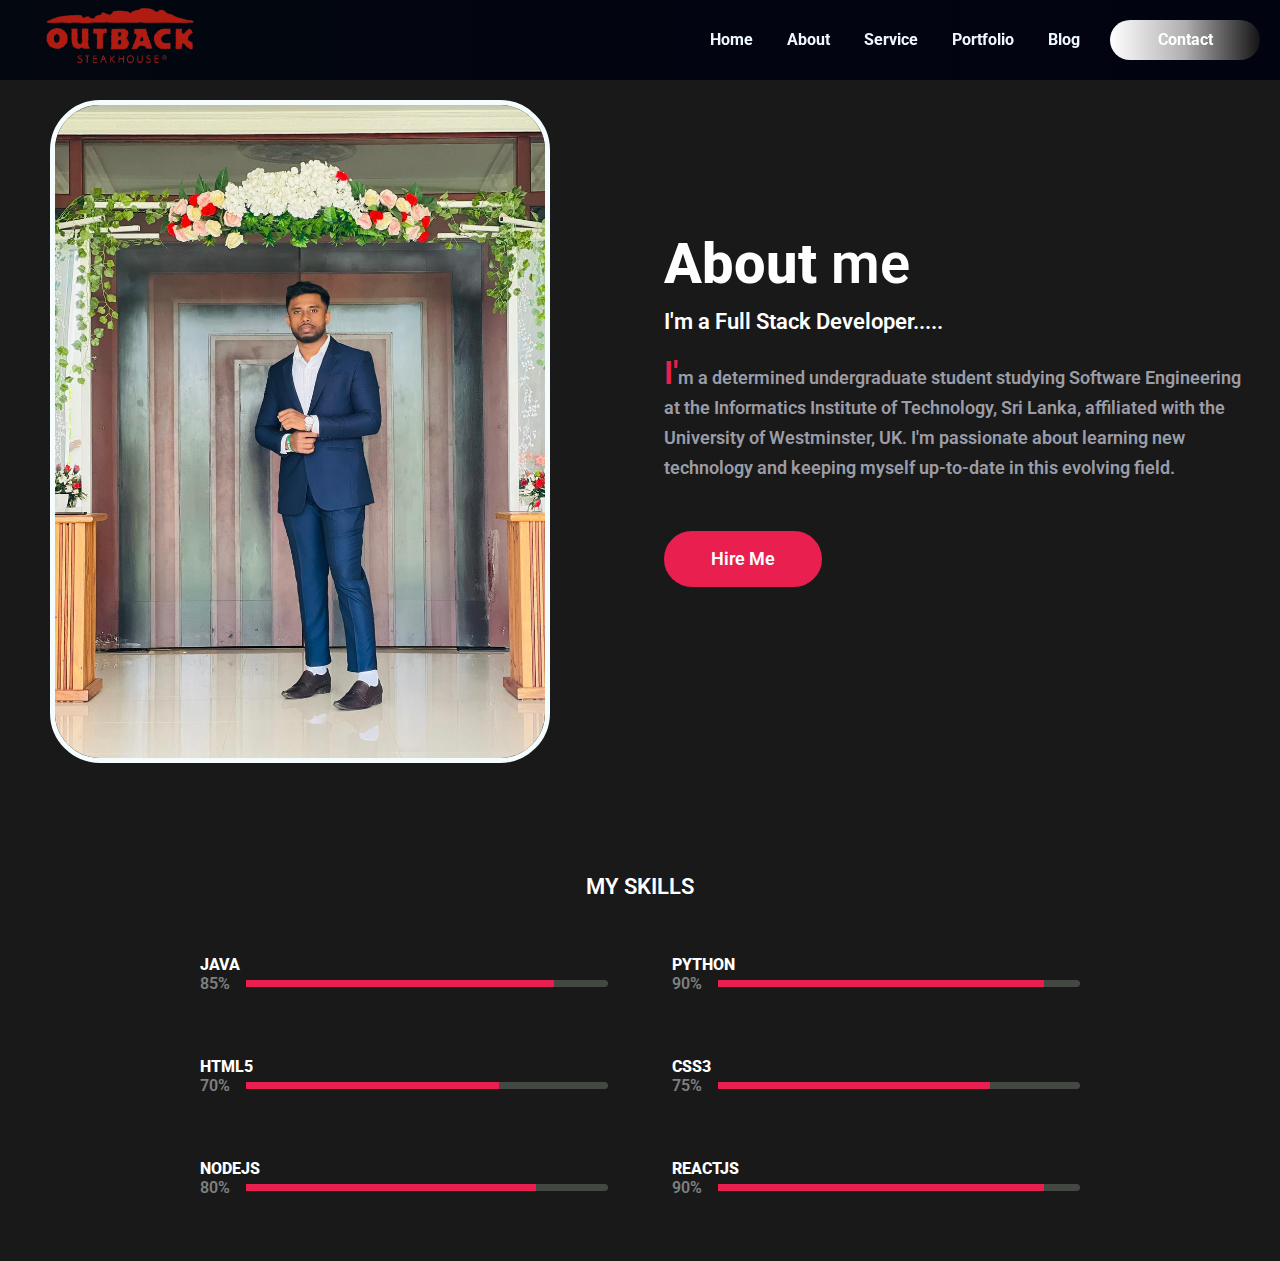
==== commit 255e5417: "convert normal font to google font in each html file" ====
--- a/About.html
+++ b/About.html
@@ -7,6 +7,9 @@
     <title>About Me</title>
 
     <link rel="stylesheet" href="./style.css">
+    <link rel="preconnect" href="https://fonts.googleapis.com">
+<link rel="preconnect" href="https://fonts.gstatic.com" crossorigin>
+<link href="https://fonts.googleapis.com/css2?family=Roboto:ital,wght@0,100;0,300;0,400;0,500;0,700;0,900;1,100;1,300;1,400;1,500;1,700;1,900&display=swap" rel="stylesheet">
 </head>
 
 <body>
--- a/style.css
+++ b/style.css
@@ -2,18 +2,21 @@
   margin: 0;
   padding: 0;
   box-sizing: border-box;
-  font-family: sans-serif;
   outline: none;
   border: none;
   scroll-behavior: smooth;
   text-decoration: none;
   list-style: none;
+
+  font-family: "Roboto", sans-serif;
+  font-weight: 600;
+  font-style: normal;
 }
 
 body {
   color: #fff;
   background-color: #191919;
-  font-family: "Poppins", sans-serif;
+  font-family: "Roboto", sans-serif;
 }
 
 nav {
@@ -57,7 +60,7 @@
 
 .nav-content-2 ul li a,
 .nav-content button {
-  font-family: sans-serif;
+  font-family: "Roboto", sans-serif;
   font-size: 16px;
   font-weight: 700;
   color: aliceblue;
@@ -245,7 +248,6 @@
   height: 100%;
   background-image: linear-gradient(to left, #e9204f, #e46a87);
   transform: translateX(0);
-  /* transition: all 0.4s ease-out; */
 }
 
 .butn {
@@ -288,7 +290,7 @@
 }
 
 .about-text h2 {
-  font-family: 'Segoe UI', Tahoma, Geneva, Verdana, sans-serif;
+  font-family: "Roboto", sans-serif;
   font-size: 3.5rem;
   font-weight: 800;
   margin-bottom: 10px;
@@ -398,32 +400,12 @@
   text-transform: uppercase;
 }
 
-
-/* .stat-title::before {
-  content: "";
-  position: absolute;
-  left: 50%;
-  top: 0;
-  width: 40%;
-  height: 1px;
-  background-color: var(--color-grey-5);
-  transform: translateX(-50%);
-} */
-
-
-
-/* Service */
-/* .service{
-    background: #101010;
-
-} */
-
 .text-center {
   text-align: center;
 }
 
 .text-center h2 {
-  font-family: 'Segoe UI', Tahoma, Geneva, Verdana, sans-serif;
+  font-family: "Roboto", sans-serif;
   font-size: 3.5rem;
   font-weight: 800;
   margin-bottom: 10px;
@@ -507,7 +489,7 @@
 .main-title {
   margin-top: 150px;
   text-align: center;
-  font-family: 'Segoe UI', Tahoma, Geneva, Verdana, sans-serif;
+  font-family: "Roboto", sans-serif;
   font-size: 3.5rem;
   font-weight: 1000;
 }
@@ -707,9 +689,12 @@
   width: 400px;
   border: 4px solid #000000;
   overflow: hidden;
+
   /* text-overflow property specifies how overflowed content that is not displayed should be signaled to the user. */
   text-overflow: ellipsis;
-  margin-left: 140px;
+  text-align: center;
+  padding: 4px;
+ 
 }
 
 .contact-content-con .left-content h4 {
@@ -724,8 +709,6 @@
   margin: 1rem 2rem;
   line-height: 2rem;
   text-align: center;
-
-
 }
 
 .contact-content-con .left-content .contact-info .contact-item {
@@ -794,7 +777,7 @@
 .contact-content-con .right-contact .input-control2 input,
 .contact-content-con .right-contact .input-control input,
 .contact-content-con .right-contact .input-control2 textarea {
-  font-family: inherit;
+  font-family: "Roboto", sans-serif;
   font-size: 1rem;
   font-weight: 200;
   border-radius: 30px;
@@ -823,7 +806,7 @@
 }
 
 .contact-content-con .right-contact .contact-form .submit-button button {
-  font-family: inherit;
+  font-family: "Roboto", sans-serif;
   font-size: 1rem;
   font-weight: 700;
   border-radius: 30px;
@@ -837,4 +820,461 @@
 
 .contact-content-con .right-contact .contact-form .submit-button button:hover {
   background-image: linear-gradient(to left, #e9204f, #4e5055);
+}
+
+/* Home.html media quarries*/
+
+/* Small devices (up to 768px) */
+@media (max-width: 768px) {
+
+  /* Adjust navigation bar layout */
+  nav .nav-content {
+      display: flex;
+      flex-direction: column;
+      align-items: center;
+  }
+
+  nav .nav-content-1, 
+  nav .nav-content-2 {
+      width: 100%;
+      text-align: center;
+  }
+
+  nav ul {
+      flex-direction: column;
+      padding: 0;
+      margin: 10px 0;
+  }
+
+  nav ul li {
+      margin: 5px 0;
+  }
+
+  nav a button {
+      width: 100%;
+  }
+
+  /* Adjust header layout */
+  .header-content {
+      display: flex;
+      flex-direction: column;
+      align-items: center;
+      text-align: center;
+  }
+
+  .header-content .left-header, 
+  .header-content .right-header {
+      width: 100%;
+      margin: 10px 0;
+  }
+
+  /* Adjust image size */
+  .header-content .image img {
+      width: 150px;
+      height: auto;
+      border-radius: 50%;
+  }
+
+  /* Adjust text and button sizes */
+  .header-content .name {
+      font-size: 1.5em;
+      margin-bottom: 10px;
+  }
+
+  .header-content p {
+      font-size: 1em;
+      margin: 5px 0;
+  }
+
+  .header-content .btn-cv .main-btn {
+      padding: 10px 20px;
+      font-size: 1em;
+  }
+}
+
+
+/* About.html media quarries*/
+
+/* Mobile devices (max-width: 600px) */
+@media (max-width: 600px) {
+  .nav-content {
+      flex-direction: column;
+  }
+
+  .nav-content-2 ul {
+      flex-direction: column;
+      padding: 0;
+  }
+
+  .nav-content-2 ul li {
+      margin-bottom: 10px;
+  }
+
+  .about {
+      display: flex;
+      flex-direction: column;
+      align-items: center;
+  }
+
+  .about-img img {
+      width: 100%;
+      height: auto;
+  }
+
+  .about-text h2 {
+      font-size: 1.5rem;
+  }
+
+  .progress-bars {
+      width: 100%;
+      padding: 0 10px;
+  }
+
+  .progress-bar {
+      width: 100%;
+      margin-bottom: 15px;
+  }
+}
+
+/* Tablet devices (max-width: 900px) */
+@media (max-width: 900px) {
+  .nav-content {
+      padding: 10px;
+  }
+
+  .nav-content-2 ul {
+      display: flex;
+      flex-wrap: wrap;
+      gap: 15px;
+  }
+
+  .about-text h2 {
+      font-size: 1.8rem;
+  }
+
+  .about-img img {
+      width: 80%;
+      margin-bottom: 20px;
+  }
+
+  .progress-bars {
+      padding: 0 20px;
+  }
+
+  .progress-bar {
+      width: 48%;
+      margin-bottom: 20px;
+  }
+}
+
+/* Small desktops (max-width: 1200px) */
+@media (max-width: 1200px) {
+  .nav-content {
+      padding: 15px 30px;
+  }
+
+  .about {
+      flex-direction: row;
+      align-items: flex-start;
+  }
+
+  .about-img img {
+      width: 50%;
+  }
+
+  .about-text h2 {
+      font-size: 2rem;
+  }
+
+  .progress-bars {
+      padding: 0 40px;
+  }
+
+  .progress-bar {
+      width: 45%;
+      margin-bottom: 25px;
+  }
+}
+
+/* Portfolio page */
+
+/* General styles for smaller screens */
+@media (max-width: 1024px) {
+  .nav-content-2 ul {
+      display: flex;
+      flex-direction: column;
+  }
+
+  .container {
+      padding: 10px;
+  }
+
+  .portfolios {
+      grid-template-columns: 1fr 1fr;
+      gap: 20px;
+  }
+}
+
+@media (max-width: 768px) {
+  .nav-content {
+      flex-direction: column;
+      align-items: center;
+  }
+
+  .nav-content-2 ul {
+      flex-direction: column;
+      gap: 10px;
+  }
+
+  .portfolios {
+      grid-template-columns: 1fr;
+      gap: 15px;
+  }
+
+  .portfolio-item {
+      max-width: 100%;
+      margin: 0 auto;
+  }
+
+  .main-title h2 {
+      font-size: 1.8em;
+      text-align: center;
+  }
+
+  .port-text {
+      font-size: 1em;
+      text-align: center;
+  }
+}
+
+@media (max-width: 576px) {
+  .nav-content {
+      padding: 10px;
+  }
+
+  .nav-content-2 {
+      display: flex;
+      flex-direction: column;
+      align-items: center;
+  }
+
+  .nav-content-2 ul {
+      padding: 0;
+  }
+
+  .container .main-title h2 {
+      font-size: 1.5em;
+  }
+
+  .portfolio-item {
+      padding: 10px;
+  }
+
+  .portfolio-item .hover-items h3 {
+      font-size: 1em;
+      text-align: center;
+  }
+
+  .portfolios {
+      grid-template-columns: 1fr;
+      gap: 10px;
+  }
+}
+
+@media (max-width: 375px) {
+  .nav-content {
+      flex-direction: column;
+      align-items: center;
+  }
+
+  .nav-content-2 ul li a {
+      font-size: 0.9em;
+  }
+
+  .portfolios {
+      grid-template-columns: 1fr;
+      gap: 5px;
+  }
+
+  .portfolio-item .hover-items h3 {
+      font-size: 0.9em;
+  }
+
+  .container .main-title h2 {
+      font-size: 1.3em;
+  }
+
+  .port-text {
+      font-size: 0.9em;
+  }
+}
+
+/* blog page */
+/* General styles for smaller screens (max-width: 768px) */
+@media (max-width: 768px) {
+  /* Adjust Navbar */
+  .nav-content {
+      flex-direction: column;
+      align-items: center;
+      text-align: center;
+  }
+
+  .nav-content-2 ul {
+      display: flex;
+      flex-direction: column;
+  }
+
+  .nav-content-2 ul li {
+      margin: 10px 0;
+  }
+
+  /* Blog Section Adjustments */
+  .container {
+      padding: 10px;
+  }
+
+  .blogs {
+      display: grid;
+      grid-template-columns: 1fr;
+      gap: 20px;
+  }
+
+  /* Blog Text Alignment */
+  .blog-text h4,
+  .blog-text p {
+      text-align: center;
+  }
+
+  /* Reduce Image Size */
+  .blog img {
+      width: 100%;
+      height: auto;
+  }
+}
+
+/* Extra Small Screens (max-width: 480px) */
+@media (max-width: 480px) {
+  /* Navbar Button Adjustments */
+  .nav-content-2 button {
+      font-size: 14px;
+      padding: 8px 16px;
+  }
+
+  /* Blog Section Padding */
+  .blog-header h2 {
+      font-size: 1.5em;
+  }
+
+  .blogs .blog {
+      padding: 10px;
+  }
+
+  /* Blog Text Font Size */
+  .blog-text h4 {
+      font-size: 1em;
+  }
+
+  .blog-text p {
+      font-size: 0.9em;
+  }
+}
+
+
+
+/* Contact page */
+
+/* Base media query for small screens (smartphones) */
+@media (max-width: 600px) {
+  /* Adjust the navigation */
+  .nav-content {
+      flex-direction: column;
+      align-items: center;
+      text-align: center;
+  }
+
+  .nav-content-2 ul {
+      flex-direction: column;
+      padding: 0;
+  }
+
+  .nav-content-2 ul li {
+      margin: 10px 0;
+  }
+
+  /* Resize logo */
+  .logo img {
+      width: 80px; /* Adjust as necessary */
+  }
+
+  /* Contact section adjustments */
+  .contact-container {
+      flex-direction: column;
+  }
+
+  .left-content,
+  .right-contact {
+      width: 100%;
+      padding: 10px;
+  }
+
+  /* Adjust text inputs and textarea */
+  .input-control,
+  .input-control2 {
+      width: 100%;
+  }
+
+  .input-control-email,
+  .contact-form textarea {
+      width: 100%;
+  }
+
+  /* Contact icons alignment */
+  .contact-icons {
+      justify-content: center;
+  }
+}
+
+/* Tablet view adjustments */
+@media (min-width: 601px) and (max-width: 768px) {
+  .nav-content-2 ul {
+      flex-direction: row;
+      justify-content: center;
+  }
+
+  .contact-container {
+      flex-direction: column;
+  }
+
+  .left-content,
+  .right-contact {
+      width: 90%;
+      margin: auto;
+  }
+
+  /* Resize form controls */
+  .input-control,
+  .input-control2,
+  .input-control-email,
+  .contact-form textarea {
+      width: 100%;
+      padding: 8px;
+  }
+}
+
+/* Desktop adjustments */
+@media (min-width: 769px) and (max-width: 1024px) {
+  /* Slightly reduce font size for readability */
+  body {
+      font-size: 0.95em;
+  }
+
+  /* Adjust padding for a spacious layout */
+  .contact-container {
+      padding: 20px;
+  }
+
+  .input-control,
+  .input-control2 {
+      padding: 10px;
+  }
 }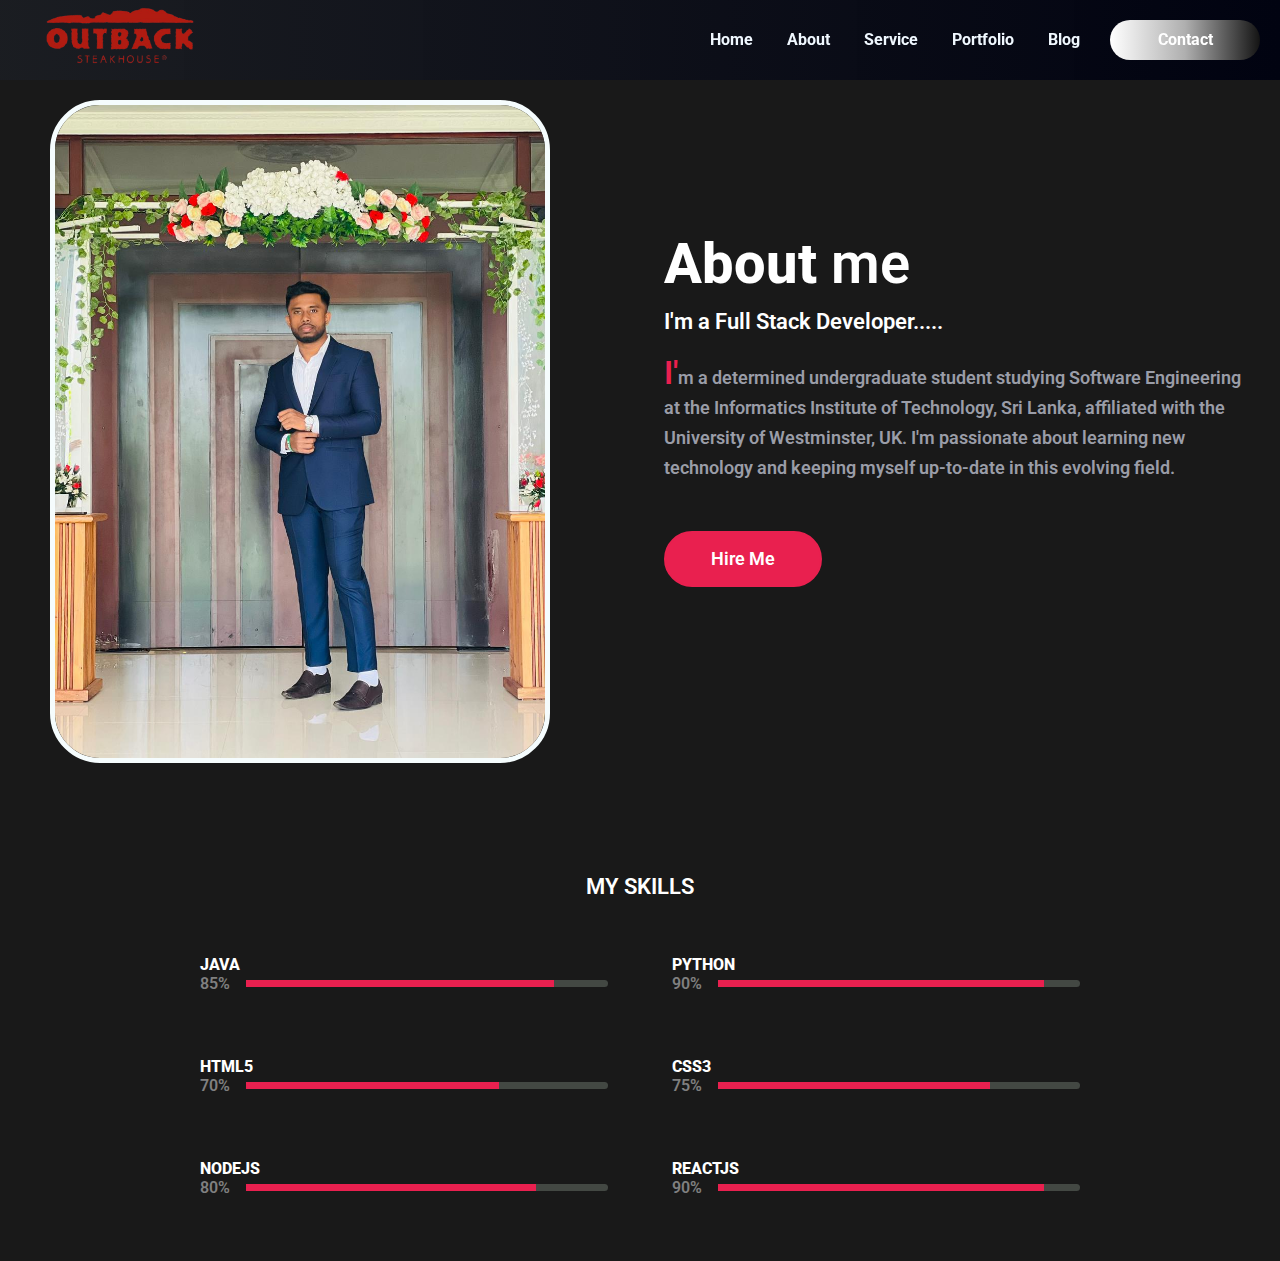
==== commit 5eaf8e95: "all done" ====
--- a/About.html
+++ b/About.html
@@ -8,8 +8,10 @@
 
     <link rel="stylesheet" href="./style.css">
     <link rel="preconnect" href="https://fonts.googleapis.com">
-<link rel="preconnect" href="https://fonts.gstatic.com" crossorigin>
-<link href="https://fonts.googleapis.com/css2?family=Roboto:ital,wght@0,100;0,300;0,400;0,500;0,700;0,900;1,100;1,300;1,400;1,500;1,700;1,900&display=swap" rel="stylesheet">
+    <link rel="preconnect" href="https://fonts.gstatic.com" crossorigin>
+    <link
+        href="https://fonts.googleapis.com/css2?family=Roboto:ital,wght@0,100;0,300;0,400;0,500;0,700;0,900;1,100;1,300;1,400;1,500;1,700;1,900&display=swap"
+        rel="stylesheet">
 </head>
 
 <body>
--- a/style.css
+++ b/style.css
@@ -19,12 +19,13 @@
   font-family: "Roboto", sans-serif;
 }
 
+/* gives the styles for nav bar content */
 nav {
   position: fixed;
   top: 0;
   width: 100%;
   height: 80px;
-  background-image: linear-gradient(to right, rgb(3, 7, 15), rgb(1, 3, 17));
+  background-image: linear-gradient(to right, rgba(28, 31, 37, 0.768), rgb(1, 3, 17));
   z-index: 1000;
   /*it stays above other content */
   border-bottom: 1px solid transparent;
@@ -53,6 +54,7 @@
   align-items: center;
 }
 
+/* gives the styles for nav bar element list */
 .nav-content-2 ul li {
   display: inline-block;
   margin: 0 15px;
@@ -69,15 +71,19 @@
 
 }
 
+/* Using pseudo classes for styling when user brings the cursor on the nav bar elements */
 .nav-content-2 ul li a:hover {
   color: #e9204f;
   font-size: 18px;
 }
 
+
+/* create a button for contact option */
 .nav-content-2 button {
   width: 150px;
   height: 40px;
   background-image: linear-gradient(to left, rgba(0, 0, 0, 0.916), rgba(128, 128, 128, 0.577), white);
+  /* use linear gradint */
   border-radius: 30px;
   margin-left: 15px;
   border: none;
@@ -85,10 +91,13 @@
   cursor: pointer;
 }
 
+/* Using pseudo classes for styling */
 .nav-content-2 button:hover {
   background-image: linear-gradient(to right, rgba(0, 0, 0, 0.916), rgba(128, 128, 128, 0.577), white);
-}
-
+  /* use linear gradint */
+}
+
+/* gives the fix size for the logo image */
 .logo img {
   width: 100%;
   height: auto;
@@ -110,6 +119,7 @@
   position: relative;
 }
 
+/* gives the styles for home page image */
 .header-content .left-header .image {
   border-radius: 30px;
   height: 90%;
@@ -130,6 +140,7 @@
 
 }
 
+/* Using pseudo classes for styling */
 .header-content .left-header .image img:hover {
   filter: grayscale(0);
 }
@@ -141,6 +152,7 @@
   padding-right: 18rem;
 }
 
+/* using transform and translate */
 .header-content .right-header .name {
   font-size: 3rem;
   opacity: 0;
@@ -148,6 +160,7 @@
   animation: fadeInUp 1.5s ease-out forwards;
 }
 
+/* gives only the red color for the name in home page */
 .header-content .right-header .name span {
   color: #e9204f;
   display: inline-block;
@@ -198,6 +211,7 @@
   color: #e9204f;
 }
 
+/* gives the styles for donload-cv button */
 .btn-cv {
   display: flex;
   align-self: flex-start;
@@ -210,16 +224,19 @@
   font-weight: 600;
   position: relative;
   border: 1px solid rgba(229, 229, 214, 0.105);
+  /* using borders */
   display: flex;
   align-self: flex-start;
   align-items: center;
   overflow: hidden;
 }
 
+/* gives the styles for content inside the button */
 .main-btn .btn-text {
   padding: 0 2rem;
 }
 
+/* gives the styles for icon inside the button */
 .main-btn .btn-icon {
   background-color: rgba(255, 255, 255, 0.03);
   display: flex;
@@ -229,6 +246,7 @@
   padding: 1rem;
 }
 
+/* Creates a pseudo-element before .main-btn, used for the background effect */
 .main-btn::before {
   content: "";
   position: absolute;
@@ -239,10 +257,12 @@
   z-index: -1;
 }
 
+/* Adds a faster transition effect when hovering over .main-btn */
 .main-btn:hover {
   transition: all 0.1s ease-out;
 }
 
+/* Expands the pseudo-element to cover the full width of .main-btn on hover */
 .main-btn:hover::before {
   width: 100%;
   height: 100%;
@@ -276,6 +296,7 @@
 
 }
 
+/* gives the related suitable size for the about page image */
 .about-img img {
   width: 500px;
   height: auto;
@@ -289,6 +310,7 @@
   border: 5px solid rgb(245, 252, 253);
 }
 
+/* gives the styles for about page h2 elemnt */
 .about-text h2 {
   font-family: "Roboto", sans-serif;
   font-size: 3.5rem;
@@ -296,12 +318,14 @@
   margin-bottom: 10px;
 }
 
+/* gives the styles for about page h5 elemnt */
 .about-text h5 {
   font-size: 22px;
   margin-bottom: 20px;
   line-height: 1.4;
 }
 
+/* gives the styles for about page paragraph content */
 .about-text p {
   color: #c6c9d8bf;
   font-size: 1.1rem;
@@ -323,31 +347,37 @@
   margin-right: 200px;
 }
 
+/* place the progression bars at the correct possitions */
 .about-stats .progress-bars {
   display: grid;
   grid-template-columns: repeat(2, 1fr);
   grid-gap: 4rem;
 }
 
+/* Main container for all progress bars */
 .about-stats .progress-bars .progress-bar {
   display: flex;
   flex-direction: column;
 }
 
+/* Title styling for each progress bar (e.g., "Java", "Python") */
 .about-stats .progress-bars .progress-bar .prog-title {
   text-transform: uppercase;
   font-weight: 800;
 }
 
+/* Container for the progress text and the bar itself */
 .about-stats .progress-bars .progress-bar .progress-con {
   display: flex;
   align-items: center;
 }
 
+/* Styling for the progress description text*/
 .about-stats .progress-bars .progress-bar .progress-con .prog-text {
   color: gray;
 }
 
+/* Base styling for the progress bar background */
 .about-stats .progress-bars .progress-bar .progress-con .progress {
   width: 100%;
   height: 0.45rem;
@@ -358,6 +388,7 @@
 
 }
 
+/* Inner span that represents the filled part of the progress bar */
 .about-stats .progress-bars .progress-bar .progress-con .progress span {
   position: absolute;
   top: 0;
@@ -368,6 +399,7 @@
   /* width: 60%; */
 }
 
+/* Widths for individual skill progress bars */
 .about-stats .progress-bars .progress-bar .progress-con .progress .java {
   width: 85%;
 }
@@ -392,6 +424,7 @@
   width: 90%;
 }
 
+/* Title Styling */
 .stat-title {
   font-size: 1.4rem;
   text-align: center;
@@ -400,6 +433,7 @@
   text-transform: uppercase;
 }
 
+/* Center Text Elements */
 .text-center {
   text-align: center;
 }
@@ -424,6 +458,7 @@
   font-weight: 1000;
 }
 
+/* Service Item Grid Layout */
 .service-item {
   display: grid;
   grid-template-columns: repeat(auto-fit, minmax(250px, auto));
@@ -433,6 +468,7 @@
   margin-top: 4rem;
 }
 
+/* Service Box Design */
 .service-box {
   padding: 45px 30px;
   background-color: #0b0c0c;
@@ -473,13 +509,14 @@
   transition: all ease .50s;
 }
 
-/* Using pseudo classes for styling */
+/* Using pseudo classes for Service Button Hover Effect */
 .service-button:hover {
   transform: scale(1.1);
   background: transparent;
   border: 2px solid #e9204f;
 }
 
+/* Service Box Hover Effect */
 .service-box:hover {
   transform: translateY(-10px);
   border: 1px solid #4e5055;
@@ -498,6 +535,7 @@
   color: #e9204f;
 }
 
+/* Portfolio Text Styling */
 .port-text {
   padding: 2rem 0;
   text-align: center;
@@ -505,6 +543,7 @@
   font-weight: 600;
 }
 
+/* Portfolio Grid Layout */
 .portfolios {
   display: grid;
   grid-template-columns: repeat(3, 1fr);
@@ -514,6 +553,7 @@
   margin-left: 300px;
 }
 
+/* Portfolio Item Design */
 .portfolios .portfolio-item {
   position: relative;
   border-radius: 15px;
@@ -526,6 +566,7 @@
   object-fit: cover;
 }
 
+/* Hover Effect on Portfolio Items */
 .portfolios .portfolio-item .hover-items {
   width: 100%;
   height: 100%;
@@ -554,8 +595,10 @@
 .portfolio-item:hover .hover-items {
   opacity: 1;
   transform: scale(1);
-}
-
+  /* Activate hover overlay on portfolio item */
+}
+
+/* Icon Container in Hover Effect */
 .portfolios .portfolio-item .hover-items .icons {
   display: flex;
   justify-content: center;
@@ -575,16 +618,19 @@
   transition: all 0.4s ease-in-out;
 }
 
+/* Portfolio Item Hover Icons */
 .portfolios .portfolio-item .hover-items .icons .icon i {
   font-size: 1.5rem;
   color: white;
   margin: 0 1rem;
 }
 
+/* Change background color on icon hover */
 .portfolios .portfolio-item .hover-items .icons .icon:hover {
   background-color: white;
 }
 
+/* Change icon color on hover */
 .portfolios .portfolio-item .hover-items .icons .icon:hover i {
   color: gray;
 }
@@ -601,12 +647,15 @@
 .blog-header h2 {
   font-size: 5rem;
   color: white;
-}
-
+  /* Title color */
+}
+
+/* Color for highlighted span text */
 .blog-header h2 span {
   color: #e9204f;
 }
 
+/* Blog Grid Layout */
 .blogs {
   display: grid;
   grid-template-columns: repeat(3, 1fr);
@@ -615,6 +664,7 @@
   margin-left: 7.01rem;
 }
 
+/* Individual Blog Item Styles */
 .blogs .blog {
   position: relative;
   background-color: #4e505552;
@@ -623,12 +673,14 @@
   transition: all 0.4s ease-in-out;
 }
 
+/* Blog item hover effects */
 .blogs .blog:hover {
   box-shadow: 1px 1px 20px rgba(0, 0, 0, 0.4);
   transform: translateY(-5px);
   transition: all 0.4s ease-in-out;
 }
 
+/* Blog Image Styles */
 .blogs .blog img {
   width: 300px;
   height: 300px;
@@ -639,12 +691,14 @@
   transition: all 0.4s ease-in-out;
 }
 
+/* Image hover effects */
 .blogs .blog:hover img {
   filter: grayscale(0);
   transform: scale(1.3);
   box-shadow: 0px 4px 15px rgba(0, 0, 0, 0.8);
 }
 
+/* Blog Text Styles */
 .blogs .blog .blog-text {
   margin-top: -7px;
   padding: 1.1rem;
@@ -656,10 +710,13 @@
   margin-bottom: 0.7rem;
   margin-top: 2rem;
   transition: all 0.4s ease-in-out;
+  /* Smooth transition for hover */
   cursor: pointer;
+  /* Pointer cursor on hover */
   color: #4e5055;
 }
 
+/* Title hover effects */
 .blogs .blog .blog-text h4:hover {
   color: #e9204f;
   font-size: 1.6rem;
@@ -668,7 +725,9 @@
 .blogs .blog .blog-text p {
   color: white;
   line-height: 2rem;
+  /* Line height for readability */
   padding-bottom: 1rem;
+  /* Padding below paragraph */
   font-size: 1.1rem;
   font-weight: 400;
 }
@@ -682,8 +741,10 @@
 
 .contact-content-con .left-content {
   flex: 2;
-}
-
+  /* Take 2 parts of the available space */
+}
+
+/* Paragraph styles for the left content */
 .contact-content-con .left-content .para {
   white-space: nowrap;
   width: 400px;
@@ -694,23 +755,27 @@
   text-overflow: ellipsis;
   text-align: center;
   padding: 4px;
- 
+
 }
 
 .contact-content-con .left-content h4 {
   margin-top: -0.4rem;
+  /* Negative margin for alignment */
   font-size: 2rem;
   text-transform: uppercase;
+  /* Uppercase text */
   text-align: center;
   color: #e9204f;
 }
 
 .contact-content-con .left-content p {
   margin: 1rem 2rem;
+  /* Margin around paragraph */
   line-height: 2rem;
   text-align: center;
 }
 
+/* Contact information items */
 .contact-content-con .left-content .contact-info .contact-item {
   display: flex;
   align-items: center;
@@ -741,6 +806,7 @@
   /* margin-left: 12rem; */
 }
 
+/* Styles for social icons */
 .contact-content-con .left-content .contact-icon a {
   display: flex;
   align-items: center;
@@ -756,11 +822,13 @@
   font-size: 1.5rem;
 }
 
+/* Icon hover effects */
 .contact-content-con .left-content .contact-icon a:hover {
   background-color: white;
   transform: translateY(-5px);
 }
 
+/* Icon color change on hover */
 .contact-content-con .left-content .contact-icon a:hover i {
   color: #4e5055;
 }
@@ -774,6 +842,7 @@
   margin: 1.5rem 0;
 }
 
+/* Input control styles */
 .contact-content-con .right-contact .input-control2 input,
 .contact-content-con .right-contact .input-control input,
 .contact-content-con .right-contact .input-control2 textarea {
@@ -829,66 +898,66 @@
 
   /* Adjust navigation bar layout */
   nav .nav-content {
-      display: flex;
-      flex-direction: column;
-      align-items: center;
-  }
-
-  nav .nav-content-1, 
+    display: flex;
+    flex-direction: column;
+    align-items: center;
+  }
+
+  nav .nav-content-1,
   nav .nav-content-2 {
-      width: 100%;
-      text-align: center;
+    width: 100%;
+    text-align: center;
   }
 
   nav ul {
-      flex-direction: column;
-      padding: 0;
-      margin: 10px 0;
+    flex-direction: column;
+    padding: 0;
+    margin: 10px 0;
   }
 
   nav ul li {
-      margin: 5px 0;
+    margin: 5px 0;
   }
 
   nav a button {
-      width: 100%;
+    width: 100%;
   }
 
   /* Adjust header layout */
   .header-content {
-      display: flex;
-      flex-direction: column;
-      align-items: center;
-      text-align: center;
-  }
-
-  .header-content .left-header, 
+    display: flex;
+    flex-direction: column;
+    align-items: center;
+    text-align: center;
+  }
+
+  .header-content .left-header,
   .header-content .right-header {
-      width: 100%;
-      margin: 10px 0;
+    width: 100%;
+    margin: 10px 0;
   }
 
   /* Adjust image size */
   .header-content .image img {
-      width: 150px;
-      height: auto;
-      border-radius: 50%;
+    width: 150px;
+    height: auto;
+    border-radius: 50%;
   }
 
   /* Adjust text and button sizes */
   .header-content .name {
-      font-size: 1.5em;
-      margin-bottom: 10px;
+    font-size: 1.5em;
+    margin-bottom: 10px;
   }
 
   .header-content p {
-      font-size: 1em;
-      margin: 5px 0;
+    font-size: 1em;
+    margin: 5px 0;
   }
 
   .header-content .btn-cv .main-btn {
-      padding: 10px 20px;
-      font-size: 1em;
+    padding: 10px 20px;
+    font-size: 1em;
   }
 }
 
@@ -898,101 +967,101 @@
 /* Mobile devices (max-width: 600px) */
 @media (max-width: 600px) {
   .nav-content {
-      flex-direction: column;
+    flex-direction: column;
   }
 
   .nav-content-2 ul {
-      flex-direction: column;
-      padding: 0;
+    flex-direction: column;
+    padding: 0;
   }
 
   .nav-content-2 ul li {
-      margin-bottom: 10px;
+    margin-bottom: 10px;
   }
 
   .about {
-      display: flex;
-      flex-direction: column;
-      align-items: center;
+    display: flex;
+    flex-direction: column;
+    align-items: center;
   }
 
   .about-img img {
-      width: 100%;
-      height: auto;
+    width: 100%;
+    height: auto;
   }
 
   .about-text h2 {
-      font-size: 1.5rem;
+    font-size: 1.5rem;
   }
 
   .progress-bars {
-      width: 100%;
-      padding: 0 10px;
+    width: 100%;
+    padding: 0 10px;
   }
 
   .progress-bar {
-      width: 100%;
-      margin-bottom: 15px;
+    width: 100%;
+    margin-bottom: 15px;
   }
 }
 
 /* Tablet devices (max-width: 900px) */
 @media (max-width: 900px) {
   .nav-content {
-      padding: 10px;
+    padding: 10px;
   }
 
   .nav-content-2 ul {
-      display: flex;
-      flex-wrap: wrap;
-      gap: 15px;
+    display: flex;
+    flex-wrap: wrap;
+    gap: 15px;
   }
 
   .about-text h2 {
-      font-size: 1.8rem;
+    font-size: 1.8rem;
   }
 
   .about-img img {
-      width: 80%;
-      margin-bottom: 20px;
+    width: 80%;
+    margin-bottom: 20px;
   }
 
   .progress-bars {
-      padding: 0 20px;
+    padding: 0 20px;
   }
 
   .progress-bar {
-      width: 48%;
-      margin-bottom: 20px;
+    width: 48%;
+    margin-bottom: 20px;
   }
 }
 
 /* Small desktops (max-width: 1200px) */
 @media (max-width: 1200px) {
   .nav-content {
-      padding: 15px 30px;
+    padding: 15px 30px;
   }
 
   .about {
-      flex-direction: row;
-      align-items: flex-start;
+    flex-direction: row;
+    align-items: flex-start;
   }
 
   .about-img img {
-      width: 50%;
+    width: 50%;
   }
 
   .about-text h2 {
-      font-size: 2rem;
+    font-size: 2rem;
   }
 
   .progress-bars {
-      padding: 0 40px;
+    padding: 0 40px;
   }
 
   .progress-bar {
-      width: 45%;
-      margin-bottom: 25px;
+    width: 45%;
+    margin-bottom: 25px;
   }
 }
 
@@ -1001,181 +1070,183 @@
 /* General styles for smaller screens */
 @media (max-width: 1024px) {
   .nav-content-2 ul {
-      display: flex;
-      flex-direction: column;
+    display: flex;
+    flex-direction: column;
   }
 
   .container {
-      padding: 10px;
+    padding: 10px;
   }
 
   .portfolios {
-      grid-template-columns: 1fr 1fr;
-      gap: 20px;
+    grid-template-columns: 1fr 1fr;
+    gap: 20px;
   }
 }
 
 @media (max-width: 768px) {
   .nav-content {
-      flex-direction: column;
-      align-items: center;
+    flex-direction: column;
+    align-items: center;
   }
 
   .nav-content-2 ul {
-      flex-direction: column;
-      gap: 10px;
+    flex-direction: column;
+    gap: 10px;
   }
 
   .portfolios {
-      grid-template-columns: 1fr;
-      gap: 15px;
+    grid-template-columns: 1fr;
+    gap: 15px;
   }
 
   .portfolio-item {
-      max-width: 100%;
-      margin: 0 auto;
+    max-width: 100%;
+    margin: 0 auto;
   }
 
   .main-title h2 {
-      font-size: 1.8em;
-      text-align: center;
+    font-size: 1.8em;
+    text-align: center;
   }
 
   .port-text {
-      font-size: 1em;
-      text-align: center;
+    font-size: 1em;
+    text-align: center;
   }
 }
 
 @media (max-width: 576px) {
   .nav-content {
-      padding: 10px;
+    padding: 10px;
   }
 
   .nav-content-2 {
-      display: flex;
-      flex-direction: column;
-      align-items: center;
+    display: flex;
+    flex-direction: column;
+    align-items: center;
   }
 
   .nav-content-2 ul {
-      padding: 0;
+    padding: 0;
   }
 
   .container .main-title h2 {
-      font-size: 1.5em;
+    font-size: 1.5em;
   }
 
   .portfolio-item {
-      padding: 10px;
+    padding: 10px;
   }
 
   .portfolio-item .hover-items h3 {
-      font-size: 1em;
-      text-align: center;
+    font-size: 1em;
+    text-align: center;
   }
 
   .portfolios {
-      grid-template-columns: 1fr;
-      gap: 10px;
+    grid-template-columns: 1fr;
+    gap: 10px;
   }
 }
 
 @media (max-width: 375px) {
   .nav-content {
-      flex-direction: column;
-      align-items: center;
+    flex-direction: column;
+    align-items: center;
   }
 
   .nav-content-2 ul li a {
-      font-size: 0.9em;
+    font-size: 0.9em;
   }
 
   .portfolios {
-      grid-template-columns: 1fr;
-      gap: 5px;
+    grid-template-columns: 1fr;
+    gap: 5px;
   }
 
   .portfolio-item .hover-items h3 {
-      font-size: 0.9em;
+    font-size: 0.9em;
   }
 
   .container .main-title h2 {
-      font-size: 1.3em;
+    font-size: 1.3em;
   }
 
   .port-text {
-      font-size: 0.9em;
+    font-size: 0.9em;
   }
 }
 
 /* blog page */
 /* General styles for smaller screens (max-width: 768px) */
 @media (max-width: 768px) {
+
   /* Adjust Navbar */
   .nav-content {
-      flex-direction: column;
-      align-items: center;
-      text-align: center;
+    flex-direction: column;
+    align-items: center;
+    text-align: center;
   }
 
   .nav-content-2 ul {
-      display: flex;
-      flex-direction: column;
+    display: flex;
+    flex-direction: column;
   }
 
   .nav-content-2 ul li {
-      margin: 10px 0;
+    margin: 10px 0;
   }
 
   /* Blog Section Adjustments */
   .container {
-      padding: 10px;
+    padding: 10px;
   }
 
   .blogs {
-      display: grid;
-      grid-template-columns: 1fr;
-      gap: 20px;
+    display: grid;
+    grid-template-columns: 1fr;
+    gap: 20px;
   }
 
   /* Blog Text Alignment */
   .blog-text h4,
   .blog-text p {
-      text-align: center;
+    text-align: center;
   }
 
   /* Reduce Image Size */
   .blog img {
-      width: 100%;
-      height: auto;
+    width: 100%;
+    height: auto;
   }
 }
 
 /* Extra Small Screens (max-width: 480px) */
 @media (max-width: 480px) {
+
   /* Navbar Button Adjustments */
   .nav-content-2 button {
-      font-size: 14px;
-      padding: 8px 16px;
+    font-size: 14px;
+    padding: 8px 16px;
   }
 
   /* Blog Section Padding */
   .blog-header h2 {
-      font-size: 1.5em;
+    font-size: 1.5em;
   }
 
   .blogs .blog {
-      padding: 10px;
+    padding: 10px;
   }
 
   /* Blog Text Font Size */
   .blog-text h4 {
-      font-size: 1em;
+    font-size: 1em;
   }
 
   .blog-text p {
-      font-size: 0.9em;
+    font-size: 0.9em;
   }
 }
 
@@ -1185,70 +1256,72 @@
 
 /* Base media query for small screens (smartphones) */
 @media (max-width: 600px) {
+
   /* Adjust the navigation */
   .nav-content {
-      flex-direction: column;
-      align-items: center;
-      text-align: center;
+    flex-direction: column;
+    align-items: center;
+    text-align: center;
   }
 
   .nav-content-2 ul {
-      flex-direction: column;
-      padding: 0;
+    flex-direction: column;
+    padding: 0;
   }
 
   .nav-content-2 ul li {
-      margin: 10px 0;
+    margin: 10px 0;
   }
 
   /* Resize logo */
   .logo img {
-      width: 80px; /* Adjust as necessary */
+    width: 80px;
+    /* Adjust as necessary */
   }
 
   /* Contact section adjustments */
   .contact-container {
-      flex-direction: column;
+    flex-direction: column;
   }
 
   .left-content,
   .right-contact {
-      width: 100%;
-      padding: 10px;
+    width: 100%;
+    padding: 10px;
   }
 
   /* Adjust text inputs and textarea */
   .input-control,
   .input-control2 {
-      width: 100%;
+    width: 100%;
   }
 
   .input-control-email,
   .contact-form textarea {
-      width: 100%;
+    width: 100%;
   }
 
   /* Contact icons alignment */
   .contact-icons {
-      justify-content: center;
+    justify-content: center;
   }
 }
 
 /* Tablet view adjustments */
 @media (min-width: 601px) and (max-width: 768px) {
   .nav-content-2 ul {
-      flex-direction: row;
-      justify-content: center;
+    flex-direction: row;
+    justify-content: center;
   }
 
   .contact-container {
-      flex-direction: column;
+    flex-direction: column;
   }
 
   .left-content,
   .right-contact {
-      width: 90%;
-      margin: auto;
+    width: 90%;
+    margin: auto;
   }
 
   /* Resize form controls */
@@ -1256,25 +1329,26 @@
   .input-control2,
   .input-control-email,
   .contact-form textarea {
-      width: 100%;
-      padding: 8px;
+    width: 100%;
+    padding: 8px;
   }
 }
 
 /* Desktop adjustments */
 @media (min-width: 769px) and (max-width: 1024px) {
+
   /* Slightly reduce font size for readability */
   body {
-      font-size: 0.95em;
+    font-size: 0.95em;
   }
 
   /* Adjust padding for a spacious layout */
   .contact-container {
-      padding: 20px;
+    padding: 20px;
   }
 
   .input-control,
   .input-control2 {
-      padding: 10px;
+    padding: 10px;
   }
 }